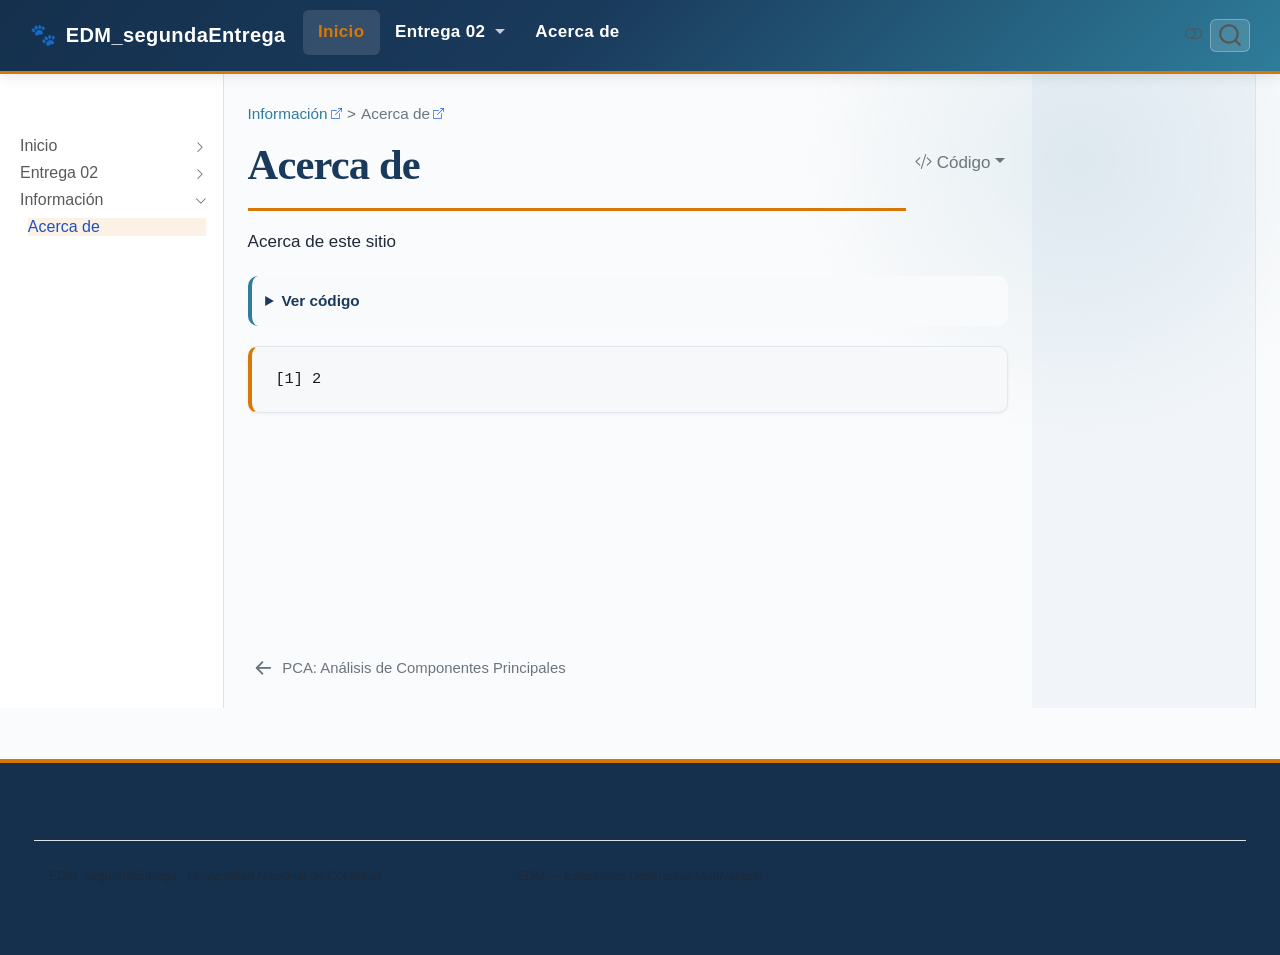
==== about.html @ e6b76406 "Built site for gh-pages" ====
<!DOCTYPE html>
<html xmlns="http://www.w3.org/1999/xhtml" lang="es" xml:lang="es"><head>

<meta charset="utf-8">
<meta name="generator" content="quarto-1.10.19">

<meta name="viewport" content="width=device-width, initial-scale=1.0, user-scalable=yes">


<title>Acerca de – EDM_segundaEntrega</title>
<style>
/* Default styles provided by pandoc.
** See https://pandoc.org/MANUAL.html#variables-for-html for config info.
*/
span.smallcaps{font-variant: small-caps;}
div.columns{display: flex; gap: 1.5em;}
div.column{flex: auto;}
@media screen {
div.columns{gap: min(4vw, 1.5em);}
div.column{overflow-x: auto;}
}
div.hanging-indent{margin-left: 1.5em; text-indent: -1.5em;}
ul.task-list{list-style: none;}
ul.task-list li input[type="checkbox"] {
  width: 0.8em;
  margin: 0 0.8em 0.2em -1em; /* quarto-specific, see https://github.com/quarto-dev/quarto-cli/issues/4556 */ 
  vertical-align: middle;
}
/* CSS for syntax highlighting */
html { -webkit-text-size-adjust: 100%; }
pre > code.sourceCode { white-space: pre; position: relative; }
pre > code.sourceCode > span { display: inline-block; line-height: 1.25; }
pre > code.sourceCode > span:empty { height: 1.2em; }
.sourceCode { overflow: visible; }
code.sourceCode > span { color: inherit; text-decoration: inherit; }
div.sourceCode { margin: 1em 0; }
pre.sourceCode { margin: 0; }
@media screen {
div.sourceCode { overflow: auto; }
}
@media print {
pre > code.sourceCode { white-space: pre-wrap; }
pre > code.sourceCode > span { text-indent: -5em; padding-left: 5em; }
}
pre.numberSource code
  { counter-reset: source-line 0; }
pre.numberSource code > span
  { position: relative; left: -4em; counter-increment: source-line; }
pre.numberSource code > span > a:first-child::before
  { content: counter(source-line);
    position: relative; left: -1em; text-align: right; vertical-align: baseline;
    border: none; display: inline-block;
    -webkit-touch-callout: none; -webkit-user-select: none;
    -khtml-user-select: none; -moz-user-select: none;
    -ms-user-select: none; user-select: none;
    padding: 0 4px; width: 4em;
  }
pre.numberSource { margin-left: 3em;  padding-left: 4px; }
div.sourceCode
  {   }
@media screen {
pre > code.sourceCode > span > a:first-child::before { text-decoration: underline; }
}
</style>


<script src="site_libs/quarto-nav/quarto-nav.js"></script>
<script src="site_libs/clipboard/clipboard.min.js"></script>
<script src="site_libs/quarto-search/autocomplete.umd.js"></script>
<script src="site_libs/quarto-search/fuse.min.js"></script>
<script src="site_libs/quarto-search/quarto-search.js"></script>
<meta name="quarto:offset" content="./">
<link href="./entregas/PCA.html" rel="prev">
<script src="site_libs/quarto-html/quarto.js" type="module"></script>
<script src="site_libs/quarto-html/tabsets/tabsets.js" type="module"></script>
<script src="site_libs/quarto-html/popper.min.js"></script>
<script src="site_libs/quarto-html/tippy.umd.min.js"></script>
<script src="site_libs/quarto-html/anchor.min.js"></script>
<link href="site_libs/quarto-html/tippy.css" rel="stylesheet">
<link href="site_libs/quarto-html/quarto-syntax-highlighting-5c1318cf63eba56dbef7ba16bc7d56f5.css" rel="stylesheet" class="quarto-color-scheme" id="quarto-text-highlighting-styles">
<link href="site_libs/quarto-html/quarto-syntax-highlighting-dark-6453f418aeef366c23116eb9cb0b6816.css" rel="stylesheet" class="quarto-color-scheme quarto-color-alternate" id="quarto-text-highlighting-styles">
<link href="site_libs/quarto-html/quarto-syntax-highlighting-5c1318cf63eba56dbef7ba16bc7d56f5.css" rel="stylesheet" class="quarto-color-scheme-extra" id="quarto-text-highlighting-styles">
<script src="site_libs/bootstrap/bootstrap.min.js"></script>
<link href="site_libs/bootstrap/bootstrap-icons.css" rel="stylesheet">
<link href="site_libs/bootstrap/bootstrap-74d19e79992467fccd1882236d97e988.min.css" rel="stylesheet" append-hash="true" class="quarto-color-scheme" id="quarto-bootstrap" data-mode="light">
<link href="site_libs/bootstrap/bootstrap-dark-070e54764458ee5734a9f7e2965ee2d2.min.css" rel="stylesheet" append-hash="true" class="quarto-color-scheme quarto-color-alternate" id="quarto-bootstrap" data-mode="dark">
<link href="site_libs/bootstrap/bootstrap-74d19e79992467fccd1882236d97e988.min.css" rel="stylesheet" append-hash="true" class="quarto-color-scheme-extra" id="quarto-bootstrap" data-mode="light">
<script id="quarto-search-options" type="application/json">{
  "location": "navbar",
  "copy-button": false,
  "collapse-after": 3,
  "panel-placement": "end",
  "type": "overlay",
  "limit": 30,
  "keyboard-shortcut": [
    "f",
    "/",
    "s"
  ],
  "show-item-context": true,
  "language": {
    "search-no-results-text": "No se han encontrado resultados",
    "search-matching-documents-text": "documentos encontrados",
    "search-copy-link-title": "Copiar el enlace en la búsqueda",
    "search-hide-matches-text": "Ocultar resultados adicionales",
    "search-more-match-text": "resultado adicional en este documento",
    "search-more-matches-text": "resultados adicionales en este documento",
    "search-clear-button-title": "Borrar",
    "search-text-placeholder": "",
    "search-detached-cancel-button-title": "Cancelar",
    "search-submit-button-title": "Enviar",
    "search-label": "Buscar"
  }
}</script>
<style>html{ scroll-behavior: smooth; }</style>
<meta name="author" content="Jared Mijail Ramírez Escalante, María Paula Silva Capera">
<meta name="keywords" content="PetFinder, adopción de mascotas, EDM, R, Quarto">


<link rel="stylesheet" href="styles.css">
</head>

<body class="nav-sidebar docked nav-fixed quarto-light"><script id="quarto-html-before-body" type="application/javascript">
    const toggleBodyColorMode = (bsSheetEl) => {
      const mode = bsSheetEl.getAttribute("data-mode");
      const bodyEl = window.document.querySelector("body");
      if (mode === "dark") {
        bodyEl.classList.add("quarto-dark");
        bodyEl.classList.remove("quarto-light");
      } else {
        bodyEl.classList.add("quarto-light");
        bodyEl.classList.remove("quarto-dark");
      }
    }
    const toggleBodyColorPrimary = () => {
      const bsSheetEl = window.document.querySelector("link#quarto-bootstrap:not([rel=disabled-stylesheet])");
      if (bsSheetEl) {
        toggleBodyColorMode(bsSheetEl);
      }
    }
    const setColorSchemeToggle = (alternate) => {
      const toggles = window.document.querySelectorAll('.quarto-color-scheme-toggle');
      for (let i=0; i < toggles.length; i++) {
        const toggle = toggles[i];
        if (toggle) {
          if (alternate) {
            toggle.classList.add("alternate");
          } else {
            toggle.classList.remove("alternate");
          }
        }
      }
    };
    const toggleColorMode = (alternate) => {
      // Switch the stylesheets
      const primaryStylesheets = window.document.querySelectorAll('link.quarto-color-scheme:not(.quarto-color-alternate)');
      const alternateStylesheets = window.document.querySelectorAll('link.quarto-color-scheme.quarto-color-alternate');
      manageTransitions('#quarto-margin-sidebar .nav-link', false);
      if (alternate) {
        // note: dark is layered on light, we don't disable primary!
        enableStylesheet(alternateStylesheets);
        for (const sheetNode of alternateStylesheets) {
          if (sheetNode.id === "quarto-bootstrap") {
            toggleBodyColorMode(sheetNode);
          }
        }
      } else {
        disableStylesheet(alternateStylesheets);
        enableStylesheet(primaryStylesheets)
        toggleBodyColorPrimary();
      }
      manageTransitions('#quarto-margin-sidebar .nav-link', true);
      // Switch the toggles
      setColorSchemeToggle(alternate)
      // Hack to workaround the fact that safari doesn't
      // properly recolor the scrollbar when toggling (#1455)
      if (navigator.userAgent.indexOf('Safari') > 0 && navigator.userAgent.indexOf('Chrome') == -1) {
        manageTransitions("body", false);
        window.scrollTo(0, 1);
        setTimeout(() => {
          window.scrollTo(0, 0);
          manageTransitions("body", true);
        }, 40);
      }
    }
    const disableStylesheet = (stylesheets) => {
      for (let i=0; i < stylesheets.length; i++) {
        const stylesheet = stylesheets[i];
        stylesheet.rel = 'disabled-stylesheet';
      }
    }
    const enableStylesheet = (stylesheets) => {
      for (let i=0; i < stylesheets.length; i++) {
        const stylesheet = stylesheets[i];
        if(stylesheet.rel !== 'stylesheet') { // for Chrome, which will still FOUC without this check
          stylesheet.rel = 'stylesheet';
        }
      }
    }
    const manageTransitions = (selector, allowTransitions) => {
      const els = window.document.querySelectorAll(selector);
      for (let i=0; i < els.length; i++) {
        const el = els[i];
        if (allowTransitions) {
          el.classList.remove('notransition');
        } else {
          el.classList.add('notransition');
        }
      }
    }
    const isFileUrl = () => {
      return window.location.protocol === 'file:';
    }
    const hasAlternateSentinel = () => {
      let styleSentinel = getColorSchemeSentinel();
      if (styleSentinel !== null) {
        return styleSentinel === "alternate";
      } else {
        return false;
      }
    }
    const setStyleSentinel = (alternate) => {
      const value = alternate ? "alternate" : "default";
      if (!isFileUrl()) {
        window.localStorage.setItem("quarto-color-scheme", value);
      } else {
        localAlternateSentinel = value;
      }
    }
    const getColorSchemeSentinel = () => {
      if (!isFileUrl()) {
        const storageValue = window.localStorage.getItem("quarto-color-scheme");
        return storageValue != null ? storageValue : localAlternateSentinel;
      } else {
        return localAlternateSentinel;
      }
    }
    const toggleGiscusIfUsed = (isAlternate, darkModeDefault) => {
      const baseTheme = document.querySelector('#giscus-base-theme')?.value ?? 'light';
      const alternateTheme = document.querySelector('#giscus-alt-theme')?.value ?? 'dark';
      let newTheme = '';
      if(authorPrefersDark) {
        newTheme = isAlternate ? baseTheme : alternateTheme;
      } else {
        newTheme = isAlternate ? alternateTheme : baseTheme;
      }
      const changeGiscusTheme = () => {
        // From: https://github.com/giscus/giscus/issues/336
        const sendMessage = (message) => {
          const iframe = document.querySelector('iframe.giscus-frame');
          if (!iframe) return;
          iframe.contentWindow.postMessage({ giscus: message }, 'https://giscus.app');
        }
        sendMessage({
          setConfig: {
            theme: newTheme
          }
        });
      }
      const isGiscussLoaded = window.document.querySelector('iframe.giscus-frame') !== null;
      if (isGiscussLoaded) {
        changeGiscusTheme();
      }
    };
    const authorPrefersDark = false;
    const darkModeDefault = authorPrefersDark;
      document.querySelector('link#quarto-text-highlighting-styles.quarto-color-scheme-extra').rel = 'disabled-stylesheet';
      document.querySelector('link#quarto-bootstrap.quarto-color-scheme-extra').rel = 'disabled-stylesheet';
    let localAlternateSentinel = darkModeDefault ? 'alternate' : 'default';
    // Dark / light mode switch
    window.quartoToggleColorScheme = () => {
      // Read the current dark / light value
      let toAlternate = !hasAlternateSentinel();
      toggleColorMode(toAlternate);
      setStyleSentinel(toAlternate);
      toggleGiscusIfUsed(toAlternate, darkModeDefault);
      window.dispatchEvent(new Event('resize'));
    };
    // Switch to dark mode if need be
    if (hasAlternateSentinel()) {
      toggleColorMode(true);
    } else {
      toggleColorMode(false);
    }
  </script>

<div id="quarto-search-results"></div>
  <header id="quarto-header" class="headroom fixed-top">
    <nav class="navbar navbar-expand-lg " data-bs-theme="dark">
      <div class="navbar-container container-fluid">
      <div class="navbar-brand-container mx-auto">
    <a class="navbar-brand" href="./index.html">
    <span class="navbar-title">EDM_segundaEntrega</span>
    </a>
  </div>
            <div id="quarto-search" class="" title="Buscar"></div>
          <button class="navbar-toggler" type="button" data-bs-toggle="collapse" data-bs-target="#navbarCollapse" aria-controls="navbarCollapse" role="menu" aria-expanded="false" aria-label="Navegación de palanca" onclick="if (window.quartoToggleHeadroom) { window.quartoToggleHeadroom(); }">
  <span class="navbar-toggler-icon"></span>
</button>
          <div class="collapse navbar-collapse" id="navbarCollapse">
            <ul class="navbar-nav navbar-nav-scroll me-auto">
  <li class="nav-item">
    <a class="nav-link active" href="./index.html" aria-current="page"> 
<span class="menu-text">Inicio</span></a>
  </li>  
  <li class="nav-item dropdown ">
    <a class="nav-link dropdown-toggle" href="#" id="nav-menu-entrega-02" role="link" data-bs-toggle="dropdown" aria-expanded="false">
 <span class="menu-text">Entrega 02</span>
    </a>
    <ul class="dropdown-menu" aria-labelledby="nav-menu-entrega-02">    
        <li>
    <a class="dropdown-item" href="./entregas/PCA.html">
 <span class="dropdown-text">Análisis de Componentes Principales</span></a>
  </li>  
        <li>
    <a class="dropdown-item" href="./entregas/analisis_correspondencias.html">
 <span class="dropdown-text">Análisis de Correspondencias Simple</span></a>
  </li>  
    </ul>
  </li>
  <li class="nav-item">
    <a class="nav-link" href="./about.html"> 
<span class="menu-text">Acerca de</span></a>
  </li>  
</ul>
          </div> <!-- /navcollapse -->
            <div class="quarto-navbar-tools">
  <a href="" class="quarto-color-scheme-toggle quarto-navigation-tool  px-1" onclick="window.quartoToggleColorScheme(); return false;" title="Alternar modo oscuro"><i class="bi"></i></a>
</div>
      </div> <!-- /container-fluid -->
    </nav>
  <nav class="quarto-secondary-nav">
    <div class="container-fluid d-flex">
      <button type="button" class="quarto-btn-toggle btn" data-bs-toggle="collapse" role="button" data-bs-target=".quarto-sidebar-collapse-item" aria-controls="quarto-sidebar" aria-expanded="false" aria-label="Alternar barra lateral" onclick="if (window.quartoToggleHeadroom) { window.quartoToggleHeadroom(); }">
        <i class="bi bi-layout-text-sidebar-reverse"></i>
      </button>
        <nav class="quarto-page-breadcrumbs" aria-label="breadcrumb"><ol class="breadcrumb"><li class="breadcrumb-item"><a href="./about.html">Información</a></li><li class="breadcrumb-item"><a href="./about.html">Acerca de</a></li></ol></nav>
        <a class="flex-grow-1" role="navigation" data-bs-toggle="collapse" data-bs-target=".quarto-sidebar-collapse-item" aria-controls="quarto-sidebar" aria-expanded="false" aria-label="Alternar barra lateral" onclick="if (window.quartoToggleHeadroom) { window.quartoToggleHeadroom(); }">      
        </a>
      <button type="button" class="btn quarto-search-button" aria-label="Buscar" onclick="window.quartoOpenSearch();">
        <i class="bi bi-search"></i>
      </button>
    </div>
  </nav>
</header>
<!-- content -->
<div id="quarto-content" class="quarto-container page-columns page-rows-contents page-layout-article page-navbar">
<!-- sidebar -->
  <nav id="quarto-sidebar" class="sidebar collapse collapse-horizontal quarto-sidebar-collapse-item sidebar-navigation docked overflow-auto">
        <div class="mt-2 flex-shrink-0 align-items-center">
        <div class="sidebar-search">
        <div id="quarto-search" class="" title="Buscar"></div>
        </div>
        </div>
    <div class="sidebar-menu-container"> 
    <ul class="list-unstyled mt-1">
        <li class="sidebar-item sidebar-item-section">
      <div class="sidebar-item-container"> 
            <a class="sidebar-item-text sidebar-link text-start collapsed" data-bs-toggle="collapse" data-bs-target="#quarto-sidebar-section-1" role="navigation" aria-expanded="false">
 <span class="menu-text">Inicio</span></a>
          <a class="sidebar-item-toggle text-start collapsed" data-bs-toggle="collapse" data-bs-target="#quarto-sidebar-section-1" role="navigation" aria-expanded="false" aria-label="Alternar sección">
            <i class="bi bi-chevron-right ms-2"></i>
          </a> 
      </div>
      <ul id="quarto-sidebar-section-1" class="collapse list-unstyled sidebar-section depth1 ">  
          <li class="sidebar-item">
  <div class="sidebar-item-container"> 
  <a href="./index.html" class="sidebar-item-text sidebar-link">
 <span class="menu-text">EDM_segundaEntrega</span></a>
  </div>
</li>
      </ul>
  </li>
        <li class="sidebar-item sidebar-item-section">
      <div class="sidebar-item-container"> 
            <a class="sidebar-item-text sidebar-link text-start collapsed" data-bs-toggle="collapse" data-bs-target="#quarto-sidebar-section-2" role="navigation" aria-expanded="false">
 <span class="menu-text">Entrega 02</span></a>
          <a class="sidebar-item-toggle text-start collapsed" data-bs-toggle="collapse" data-bs-target="#quarto-sidebar-section-2" role="navigation" aria-expanded="false" aria-label="Alternar sección">
            <i class="bi bi-chevron-right ms-2"></i>
          </a> 
      </div>
      <ul id="quarto-sidebar-section-2" class="collapse list-unstyled sidebar-section depth1 ">  
          <li class="sidebar-item">
  <div class="sidebar-item-container"> 
  <a href="./entregas/analisis_correspondencias.html" class="sidebar-item-text sidebar-link">
 <span class="menu-text">EACS: Análisis de correspondencias simple</span></a>
  </div>
</li>
          <li class="sidebar-item">
  <div class="sidebar-item-container"> 
  <a href="./entregas/PCA.html" class="sidebar-item-text sidebar-link">
 <span class="menu-text">PCA: Análisis de Componentes Principales</span></a>
  </div>
</li>
      </ul>
  </li>
        <li class="sidebar-item sidebar-item-section">
      <div class="sidebar-item-container"> 
            <a class="sidebar-item-text sidebar-link text-start" data-bs-toggle="collapse" data-bs-target="#quarto-sidebar-section-3" role="navigation" aria-expanded="true">
 <span class="menu-text">Información</span></a>
          <a class="sidebar-item-toggle text-start" data-bs-toggle="collapse" data-bs-target="#quarto-sidebar-section-3" role="navigation" aria-expanded="true" aria-label="Alternar sección">
            <i class="bi bi-chevron-right ms-2"></i>
          </a> 
      </div>
      <ul id="quarto-sidebar-section-3" class="collapse list-unstyled sidebar-section depth1 show">  
          <li class="sidebar-item">
  <div class="sidebar-item-container"> 
  <a href="./about.html" class="sidebar-item-text sidebar-link active">
 <span class="menu-text">Acerca de</span></a>
  </div>
</li>
      </ul>
  </li>
    </ul>
    </div>
</nav>
<div id="quarto-sidebar-glass" class="quarto-sidebar-collapse-item" data-bs-toggle="collapse" data-bs-target=".quarto-sidebar-collapse-item"></div>
<!-- margin-sidebar -->
    <div id="quarto-margin-sidebar" class="sidebar margin-sidebar zindex-bottom">
        
    </div>
<!-- main -->
<main class="content" id="quarto-document-content">


<header id="title-block-header" class="quarto-title-block default"><nav class="quarto-page-breadcrumbs quarto-title-breadcrumbs d-none d-lg-block" aria-label="breadcrumb"><ol class="breadcrumb"><li class="breadcrumb-item"><a href="./about.html">Información</a></li><li class="breadcrumb-item"><a href="./about.html">Acerca de</a></li></ol></nav>
<div class="quarto-title">
<div class="quarto-title-block"><div><h1 class="title">Acerca de</h1><button type="button" class="btn code-tools-button dropdown-toggle" id="quarto-code-tools-menu" data-bs-toggle="dropdown" aria-expanded="false"><i class="bi"></i> Código</button><ul class="dropdown-menu dropdown-menu-end" aria-labelelledby="quarto-code-tools-menu"><li><a id="quarto-show-all-code" class="dropdown-item" href="javascript:void(0)" role="button">Mostrar todo el código</a></li><li><a id="quarto-hide-all-code" class="dropdown-item" href="javascript:void(0)" role="button">Ocultar todo el código</a></li><li><hr class="dropdown-divider"></li><li><a id="quarto-view-source" class="dropdown-item" href="javascript:void(0)" role="button">Ver el código fuente</a></li></ul></div></div>
</div>



<div class="quarto-title-meta">

    
  
    
  </div>
  


</header>


<p>Acerca de este sitio</p>
<div class="cell">
<details class="code-fold">
<summary>Ver código</summary>
<div class="code-copy-outer-scaffold"><div class="sourceCode cell-code" id="cb1"><pre class="sourceCode r code-with-copy"><code class="sourceCode r"><span id="cb1-1"><a href="#cb1-1" aria-hidden="true" tabindex="-1"></a><span class="dv">1</span> <span class="sc">+</span> <span class="dv">1</span></span></code></pre></div><button title="Copiar al portapapeles" class="code-copy-button"><i class="bi"></i></button></div>
</details>
<div class="cell-output cell-output-stdout">
<pre><code>[1] 2</code></pre>
</div>
</div>


<!-- -->


<a onclick="window.scrollTo(0, 0); return false;" role="button" id="quarto-back-to-top"><i class="bi bi-arrow-up"></i> Volver arriba</a></main> <!-- /main -->
<script id="quarto-html-after-body" type="application/javascript">
  window.document.addEventListener("DOMContentLoaded", function (event) {
    // Ensure there is a toggle, if there isn't float one in the top right
    if (window.document.querySelector('.quarto-color-scheme-toggle') === null) {
      const a = window.document.createElement('a');
      a.classList.add('top-right');
      a.classList.add('quarto-color-scheme-toggle');
      a.href = "";
      a.onclick = function() { try { window.quartoToggleColorScheme(); } catch {} return false; };
      const i = window.document.createElement("i");
      i.classList.add('bi');
      a.appendChild(i);
      window.document.body.appendChild(a);
    }
    setColorSchemeToggle(hasAlternateSentinel())
    const icon = "";
    const anchorJS = new window.AnchorJS();
    anchorJS.options = {
      placement: 'right',
      icon: icon
    };
    anchorJS.add('.anchored');
    const isCodeAnnotation = (el) => {
      for (const clz of el.classList) {
        if (clz.startsWith('code-annotation-')) {                     
          return true;
        }
      }
      return false;
    }
    const onCopySuccess = function(e) {
      // button target
      const button = e.trigger;
      // don't keep focus
      button.blur();
      // flash "checked"
      button.classList.add('code-copy-button-checked');
      var currentTitle = button.getAttribute("title");
      button.setAttribute("title", "Copiado");
      let tooltip;
      if (window.bootstrap) {
        button.setAttribute("data-bs-toggle", "tooltip");
        button.setAttribute("data-bs-placement", "left");
        button.setAttribute("data-bs-title", "Copiado");
        tooltip = new bootstrap.Tooltip(button, 
          { trigger: "manual", 
            customClass: "code-copy-button-tooltip",
            offset: [0, -8]});
        tooltip.show();    
      }
      setTimeout(function() {
        if (tooltip) {
          tooltip.hide();
          button.removeAttribute("data-bs-title");
          button.removeAttribute("data-bs-toggle");
          button.removeAttribute("data-bs-placement");
        }
        button.setAttribute("title", currentTitle);
        button.classList.remove('code-copy-button-checked');
      }, 1000);
      // clear code selection
      e.clearSelection();
    }
    const getTextToCopy = function(trigger) {
      const outerScaffold = trigger.parentElement.cloneNode(true);
      const codeEl = outerScaffold.querySelector('code');
      for (const childEl of codeEl.children) {
        if (isCodeAnnotation(childEl)) {
          childEl.remove();
        }
      }
      return codeEl.innerText;
    }
    const clipboard = new window.ClipboardJS('.code-copy-button:not([data-in-quarto-modal])', {
      text: getTextToCopy
    });
    clipboard.on('success', onCopySuccess);
    if (window.document.getElementById('quarto-embedded-source-code-modal')) {
      const clipboardModal = new window.ClipboardJS('.code-copy-button[data-in-quarto-modal]', {
        text: getTextToCopy,
        container: window.document.getElementById('quarto-embedded-source-code-modal')
      });
      clipboardModal.on('success', onCopySuccess);
    }
    const viewSource = window.document.getElementById('quarto-view-source') ||
                       window.document.getElementById('quarto-code-tools-source');
    if (viewSource) {
      const sourceUrl = viewSource.getAttribute("data-quarto-source-url");
      viewSource.addEventListener("click", function(e) {
        if (sourceUrl) {
          // rstudio viewer pane
          if (/\bcapabilities=\b/.test(window.location)) {
            window.open(sourceUrl);
          } else {
            window.location.href = sourceUrl;
          }
        } else {
          const modal = new bootstrap.Modal(document.getElementById('quarto-embedded-source-code-modal'));
          modal.show();
        }
        return false;
      });
    }
    function toggleCodeHandler(show) {
      return function(e) {
        const cellDetails = window.document.querySelectorAll(".cell details.code-fold");
        for (let i=0; i<cellDetails.length; i++) {
          const details = cellDetails[i];
          if (show) {
            details.open = true;
          } else {
            details.removeAttribute("open");
          }
        }
        const cellCodeDivs = window.document.querySelectorAll(".cell div.sourceCode.cell-code");
        const fromCls = show ? "hidden" : "unhidden";
        const toCls = show ? "unhidden" : "hidden";
        for (let i=0; i<cellCodeDivs.length; i++) {
          const codeDiv = cellCodeDivs[i];
          if (codeDiv.classList.contains(fromCls)) {
            codeDiv.classList.remove(fromCls);
            codeDiv.classList.add(toCls);
          } 
        }
        return false;
      }
    }
    const hideAllCode = window.document.getElementById("quarto-hide-all-code");
    if (hideAllCode) {
      hideAllCode.addEventListener("click", toggleCodeHandler(false));
    }
    const showAllCode = window.document.getElementById("quarto-show-all-code");
    if (showAllCode) {
      showAllCode.addEventListener("click", toggleCodeHandler(true));
    }
      var localhostRegex = new RegExp(/^(?:http|https):\/\/localhost\:?[0-9]*\//);
      var mailtoRegex = new RegExp(/^mailto:/);
        var filterRegex = new RegExp("https:\/\/marsilvaa\.github\.io\/EDM_PetFInders_2\/");
      var isInternal = (href) => {
          return filterRegex.test(href) || localhostRegex.test(href) || mailtoRegex.test(href);
      }
      // Inspect non-navigation links and adorn them if external
     var links = window.document.querySelectorAll('a[href]:not(.nav-link):not(.navbar-brand):not(.toc-action):not(.sidebar-link):not(.sidebar-item-toggle):not(.pagination-link):not(.no-external):not([aria-hidden]):not(.dropdown-item):not(.quarto-navigation-tool):not(.about-link)');
      for (var i=0; i<links.length; i++) {
        const link = links[i];
        if (!isInternal(link.href)) {
          // undo the damage that might have been done by quarto-nav.js in the case of
          // links that we want to consider external
          if (link.dataset.originalHref !== undefined) {
            link.href = link.dataset.originalHref;
          }
            // target, if specified
            link.setAttribute("target", "_blank");
            if (link.getAttribute("rel") === null) {
              link.setAttribute("rel", "noopener");
            }
            // default icon
            link.classList.add("external");
        }
      }
    function tippyHover(el, contentFn, onTriggerFn, onUntriggerFn) {
      const config = {
        allowHTML: true,
        maxWidth: 500,
        delay: 100,
        arrow: false,
        appendTo: function(el) {
            return el.parentElement;
        },
        interactive: true,
        interactiveBorder: 10,
        theme: 'quarto',
        placement: 'bottom-start',
      };
      if (contentFn) {
        config.content = contentFn;
      }
      if (onTriggerFn) {
        config.onTrigger = onTriggerFn;
      }
      if (onUntriggerFn) {
        config.onUntrigger = onUntriggerFn;
      }
      window.tippy(el, config); 
    }
    const noterefs = window.document.querySelectorAll('a[role="doc-noteref"]');
    for (var i=0; i<noterefs.length; i++) {
      const ref = noterefs[i];
      tippyHover(ref, function() {
        // use id or data attribute instead here
        let href = ref.getAttribute('data-footnote-href') || ref.getAttribute('href');
        try { href = new URL(href).hash; } catch {}
        const id = href.replace(/^#\/?/, "");
        const note = window.document.getElementById(id);
        if (note) {
          return note.innerHTML;
        } else {
          return "";
        }
      });
    }
    const xrefs = window.document.querySelectorAll('a.quarto-xref');
    const processXRef = (id, note) => {
      // Strip column container classes
      const stripColumnClz = (el) => {
        el.classList.remove("page-full", "page-columns");
        if (el.children) {
          for (const child of el.children) {
            stripColumnClz(child);
          }
        }
      }
      stripColumnClz(note)
      if (id === null || id.startsWith('sec-')) {
        // Special case sections, only their first couple elements
        const container = document.createElement("div");
        if (note.children && note.children.length > 2) {
          container.appendChild(note.children[0].cloneNode(true));
          for (let i = 1; i < note.children.length; i++) {
            const child = note.children[i];
            if (child.tagName === "P" && child.innerText === "") {
              continue;
            } else {
              container.appendChild(child.cloneNode(true));
              break;
            }
          }
          if (window.Quarto?.typesetMath) {
            window.Quarto.typesetMath(container);
          }
          return container.innerHTML
        } else {
          if (window.Quarto?.typesetMath) {
            window.Quarto.typesetMath(note);
          }
          return note.innerHTML;
        }
      } else {
        // Remove any anchor links if they are present
        const anchorLink = note.querySelector('a.anchorjs-link');
        if (anchorLink) {
          anchorLink.remove();
        }
        if (window.Quarto?.typesetMath) {
          window.Quarto.typesetMath(note);
        }
        if (note.classList.contains("callout")) {
          return note.outerHTML;
        } else {
          return note.innerHTML;
        }
      }
    }
    for (var i=0; i<xrefs.length; i++) {
      const xref = xrefs[i];
      tippyHover(xref, undefined, function(instance) {
        instance.disable();
        let url = xref.getAttribute('href');
        let hash = undefined; 
        if (url.startsWith('#')) {
          hash = url;
        } else {
          try { hash = new URL(url).hash; } catch {}
        }
        if (hash) {
          const id = hash.replace(/^#\/?/, "");
          const note = window.document.getElementById(id);
          if (note !== null) {
            try {
              const html = processXRef(id, note.cloneNode(true));
              instance.setContent(html);
            } finally {
              instance.enable();
              instance.show();
            }
          } else {
            // See if we can fetch this
            fetch(url.split('#')[0])
            .then(res => res.text())
            .then(html => {
              const parser = new DOMParser();
              const htmlDoc = parser.parseFromString(html, "text/html");
              const note = htmlDoc.getElementById(id);
              if (note !== null) {
                const html = processXRef(id, note);
                instance.setContent(html);
              } 
            }).finally(() => {
              instance.enable();
              instance.show();
            });
          }
        } else {
          // See if we can fetch a full url (with no hash to target)
          // This is a special case and we should probably do some content thinning / targeting
          fetch(url)
          .then(res => res.text())
          .then(html => {
            const parser = new DOMParser();
            const htmlDoc = parser.parseFromString(html, "text/html");
            const note = htmlDoc.querySelector('main.content');
            if (note !== null) {
              // This should only happen for chapter cross references
              // (since there is no id in the URL)
              // remove the first header
              if (note.children.length > 0 && note.children[0].tagName === "HEADER") {
                note.children[0].remove();
              }
              const html = processXRef(null, note);
              instance.setContent(html);
            } 
          }).finally(() => {
            instance.enable();
            instance.show();
          });
        }
      }, function(instance) {
      });
    }
        let selectedAnnoteEl;
        const selectorForAnnotation = ( cell, annotation) => {
          let cellAttr = 'data-code-cell="' + cell + '"';
          let lineAttr = 'data-code-annotation="' +  annotation + '"';
          const selector = 'span[' + cellAttr + '][' + lineAttr + ']';
          return selector;
        }
        const selectCodeLines = (annoteEl) => {
          const doc = window.document;
          const targetCell = annoteEl.getAttribute("data-target-cell");
          const targetAnnotation = annoteEl.getAttribute("data-target-annotation");
          const annoteSpan = window.document.querySelector(selectorForAnnotation(targetCell, targetAnnotation));
          const lines = annoteSpan.getAttribute("data-code-lines").split(",");
          const lineIds = lines.map((line) => {
            return targetCell + "-" + line;
          })
          let top = null;
          let height = null;
          let parent = null;
          if (lineIds.length > 0) {
              //compute the position of the single el (top and bottom and make a div)
              const el = window.document.getElementById(lineIds[0]);
              top = el.offsetTop;
              height = el.offsetHeight;
              parent = el.parentElement.parentElement;
            if (lineIds.length > 1) {
              const lastEl = window.document.getElementById(lineIds[lineIds.length - 1]);
              const bottom = lastEl.offsetTop + lastEl.offsetHeight;
              height = bottom - top;
            }
            if (top !== null && height !== null && parent !== null) {
              // cook up a div (if necessary) and position it 
              let div = window.document.getElementById("code-annotation-line-highlight");
              if (div === null) {
                div = window.document.createElement("div");
                div.setAttribute("id", "code-annotation-line-highlight");
                div.style.position = 'absolute';
                parent.appendChild(div);
              }
              div.style.top = top - 2 + "px";
              div.style.height = height + 4 + "px";
              div.style.left = 0;
              let gutterDiv = window.document.getElementById("code-annotation-line-highlight-gutter");
              if (gutterDiv === null) {
                gutterDiv = window.document.createElement("div");
                gutterDiv.setAttribute("id", "code-annotation-line-highlight-gutter");
                gutterDiv.style.position = 'absolute';
                const codeCell = window.document.getElementById(targetCell);
                const gutter = codeCell.querySelector('.code-annotation-gutter');
                gutter.appendChild(gutterDiv);
              }
              gutterDiv.style.top = top - 2 + "px";
              gutterDiv.style.height = height + 4 + "px";
            }
            selectedAnnoteEl = annoteEl;
          }
        };
        const unselectCodeLines = () => {
          const elementsIds = ["code-annotation-line-highlight", "code-annotation-line-highlight-gutter"];
          elementsIds.forEach((elId) => {
            const div = window.document.getElementById(elId);
            if (div) {
              div.remove();
            }
          });
          selectedAnnoteEl = undefined;
        };
          // Handle positioning of the toggle
      window.addEventListener(
        "resize",
        throttle(() => {
          elRect = undefined;
          if (selectedAnnoteEl) {
            selectCodeLines(selectedAnnoteEl);
          }
        }, 10)
      );
      function throttle(fn, ms) {
      let throttle = false;
      let timer;
        return (...args) => {
          if(!throttle) { // first call gets through
              fn.apply(this, args);
              throttle = true;
          } else { // all the others get throttled
              if(timer) clearTimeout(timer); // cancel #2
              timer = setTimeout(() => {
                fn.apply(this, args);
                timer = throttle = false;
              }, ms);
          }
        };
      }
        // Attach click handler to the DT
        const annoteDls = window.document.querySelectorAll('dt[data-target-cell]');
        for (const annoteDlNode of annoteDls) {
          annoteDlNode.addEventListener('click', (event) => {
            const clickedEl = event.target;
            if (clickedEl !== selectedAnnoteEl) {
              unselectCodeLines();
              const activeEl = window.document.querySelector('dt[data-target-cell].code-annotation-active');
              if (activeEl) {
                activeEl.classList.remove('code-annotation-active');
              }
              selectCodeLines(clickedEl);
              clickedEl.classList.add('code-annotation-active');
            } else {
              // Unselect the line
              unselectCodeLines();
              clickedEl.classList.remove('code-annotation-active');
            }
          });
        }
    const findCites = (el) => {
      const parentEl = el.parentElement;
      if (parentEl) {
        const cites = parentEl.dataset.cites;
        if (cites) {
          return {
            el,
            cites: cites.split(' ')
          };
        } else {
          return findCites(el.parentElement)
        }
      } else {
        return undefined;
      }
    };
    var bibliorefs = window.document.querySelectorAll('a[role="doc-biblioref"]');
    for (var i=0; i<bibliorefs.length; i++) {
      const ref = bibliorefs[i];
      const citeInfo = findCites(ref);
      if (citeInfo) {
        tippyHover(citeInfo.el, function() {
          var popup = window.document.createElement('div');
          citeInfo.cites.forEach(function(cite) {
            var citeDiv = window.document.createElement('div');
            citeDiv.classList.add('hanging-indent');
            citeDiv.classList.add('csl-entry');
            var biblioDiv = window.document.getElementById('ref-' + cite);
            if (biblioDiv) {
              citeDiv.innerHTML = biblioDiv.innerHTML;
            }
            popup.appendChild(citeDiv);
          });
          return popup.innerHTML;
        });
      }
    }
  });
  </script>
<nav class="page-navigation">
  <div class="nav-page nav-page-previous">
      <a href="./entregas/PCA.html" class="pagination-link" aria-label="PCA: Análisis de Componentes Principales">
        <i class="bi bi-arrow-left-short"></i> <span class="nav-page-text">PCA: Análisis de Componentes Principales</span>
      </a>          
  </div>
  <div class="nav-page nav-page-next">
  </div>
</nav><div class="modal fade" id="quarto-embedded-source-code-modal" tabindex="-1" aria-labelledby="quarto-embedded-source-code-modal-label" aria-hidden="true"><div class="modal-dialog modal-dialog-scrollable"><div class="modal-content"><div class="modal-header"><h5 class="modal-title" id="quarto-embedded-source-code-modal-label">Ejecutar el código</h5><button class="btn-close" data-bs-dismiss="modal"></button></div><div class="modal-body"><div class="">
<div class="code-copy-outer-scaffold"><div class="sourceCode" id="cb3" data-shortcodes="false"><pre class="sourceCode markdown code-with-copy"><code class="sourceCode markdown"><span id="cb3-1"><a href="#cb3-1" aria-hidden="true" tabindex="-1"></a><span class="co">---</span></span>
<span id="cb3-2"><a href="#cb3-2" aria-hidden="true" tabindex="-1"></a><span class="an">title:</span><span class="co"> "Acerca de"</span></span>
<span id="cb3-3"><a href="#cb3-3" aria-hidden="true" tabindex="-1"></a><span class="co">---</span></span>
<span id="cb3-4"><a href="#cb3-4" aria-hidden="true" tabindex="-1"></a></span>
<span id="cb3-5"><a href="#cb3-5" aria-hidden="true" tabindex="-1"></a>Acerca de este sitio</span>
<span id="cb3-6"><a href="#cb3-6" aria-hidden="true" tabindex="-1"></a></span>
<span id="cb3-9"><a href="#cb3-9" aria-hidden="true" tabindex="-1"></a><span class="in">```{r}</span></span>
<span id="cb3-10"><a href="#cb3-10" aria-hidden="true" tabindex="-1"></a><span class="dv">1</span> <span class="sc">+</span> <span class="dv">1</span></span>
<span id="cb3-11"><a href="#cb3-11" aria-hidden="true" tabindex="-1"></a><span class="in">```</span></span>
</code></pre></div><button title="Copiar al portapapeles" class="code-copy-button" data-in-quarto-modal=""><i class="bi"></i></button></div>
</div></div></div></div></div>
</div> <!-- /content -->
<footer class="footer">
  <div class="nav-footer">
    <div class="nav-footer-left">
<p>EDM_segundaEntrega · Universidad Nacional de Colombia</p>
</div>   
    <div class="nav-footer-center">
<p>EDM — Estadística Descriptiva Multivariada</p>
</div>
    <div class="nav-footer-right">
      &nbsp;
    </div>
  </div>
</footer>




<script src="site_libs/quarto-html/zenscroll-min.js"></script>
</body></html>
---- site_libs/quarto-html/tippy.css ----
.tippy-box[data-animation=fade][data-state=hidden]{opacity:0}[data-tippy-root]{max-width:calc(100vw - 10px)}.tippy-box{position:relative;background-color:#333;color:#fff;border-radius:4px;font-size:14px;line-height:1.4;white-space:normal;outline:0;transition-property:transform,visibility,opacity}.tippy-box[data-placement^=top]>.tippy-arrow{bottom:0}.tippy-box[data-placement^=top]>.tippy-arrow:before{bottom:-7px;left:0;border-width:8px 8px 0;border-top-color:initial;transform-origin:center top}.tippy-box[data-placement^=bottom]>.tippy-arrow{top:0}.tippy-box[data-placement^=bottom]>.tippy-arrow:before{top:-7px;left:0;border-width:0 8px 8px;border-bottom-color:initial;transform-origin:center bottom}.tippy-box[data-placement^=left]>.tippy-arrow{right:0}.tippy-box[data-placement^=left]>.tippy-arrow:before{border-width:8px 0 8px 8px;border-left-color:initial;right:-7px;transform-origin:center left}.tippy-box[data-placement^=right]>.tippy-arrow{left:0}.tippy-box[data-placement^=right]>.tippy-arrow:before{left:-7px;border-width:8px 8px 8px 0;border-right-color:initial;transform-origin:center right}.tippy-box[data-inertia][data-state=visible]{transition-timing-function:cubic-bezier(.54,1.5,.38,1.11)}.tippy-arrow{width:16px;height:16px;color:#333}.tippy-arrow:before{content:"";position:absolute;border-color:transparent;border-style:solid}.tippy-content{position:relative;padding:5px 9px;z-index:1}
---- site_libs/quarto-html/quarto-syntax-highlighting-5c1318cf63eba56dbef7ba16bc7d56f5.css ----
/* quarto syntax highlight colors */
:root {
  --quarto-hl-al-color: #ff5555;
  --quarto-hl-an-color: #6a737d;
  --quarto-hl-at-color: #d73a49;
  --quarto-hl-bn-color: #005cc5;
  --quarto-hl-bu-color: #d73a49;
  --quarto-hl-ch-color: #032f62;
  --quarto-hl-co-color: #6a737d;
  --quarto-hl-cv-color: #6a737d;
  --quarto-hl-cn-color: #005cc5;
  --quarto-hl-cf-color: #d73a49;
  --quarto-hl-dt-color: #d73a49;
  --quarto-hl-dv-color: #005cc5;
  --quarto-hl-do-color: #6a737d;
  --quarto-hl-er-color: #ff5555;
  --quarto-hl-ex-color: #d73a49;
  --quarto-hl-fl-color: #005cc5;
  --quarto-hl-fu-color: #6f42c1;
  --quarto-hl-im-color: #032f62;
  --quarto-hl-in-color: #6a737d;
  --quarto-hl-kw-color: #d73a49;
  --quarto-hl-op-color: #24292e;
  --quarto-hl-pp-color: #d73a49;
  --quarto-hl-re-color: #6a737d;
  --quarto-hl-sc-color: #005cc5;
  --quarto-hl-ss-color: #032f62;
  --quarto-hl-st-color: #032f62;
  --quarto-hl-va-color: #e36209;
  --quarto-hl-vs-color: #032f62;
  --quarto-hl-wa-color: #ff5555;
}

/* other quarto variables */
:root {
  --quarto-font-monospace: SFMono-Regular, Menlo, Monaco, Consolas, "Liberation Mono", "Courier New", monospace;
}

/* syntax highlight based on Pandoc's rules */
pre > code.sourceCode > span {
  color: #24292e;
}

code.sourceCode > span {
  color: #24292e;
}

div.sourceCode,
div.sourceCode pre.sourceCode {
  color: #24292e;
}

/* Normal */
code span {
  color: #24292e;
}

/* Alert */
code span.al {
  font-weight: bold;
  color: #ff5555;
}

/* Annotation */
code span.an {
  color: #6a737d;
}

/* Attribute */
code span.at {
  color: #d73a49;
}

/* BaseN */
code span.bn {
  color: #005cc5;
}

/* BuiltIn */
code span.bu {
  color: #d73a49;
}

/* ControlFlow */
code span.cf {
  color: #d73a49;
}

/* Char */
code span.ch {
  color: #032f62;
}

/* Constant */
code span.cn {
  color: #005cc5;
}

/* Comment */
code span.co {
  color: #6a737d;
}

/* CommentVar */
code span.cv {
  color: #6a737d;
}

/* Documentation */
code span.do {
  color: #6a737d;
}

/* DataType */
code span.dt {
  color: #d73a49;
}

/* DecVal */
code span.dv {
  color: #005cc5;
}

/* Error */
code span.er {
  color: #ff5555;
  text-decoration: underline;
}

/* Extension */
code span.ex {
  font-weight: bold;
  color: #d73a49;
}

/* Float */
code span.fl {
  color: #005cc5;
}

/* Function */
code span.fu {
  color: #6f42c1;
}

/* Import */
code span.im {
  color: #032f62;
}

/* Information */
code span.in {
  color: #6a737d;
}

/* Keyword */
code span.kw {
  color: #d73a49;
}

/* Operator */
code span.op {
  color: #24292e;
}

/* Preprocessor */
code span.pp {
  color: #d73a49;
}

/* RegionMarker */
code span.re {
  color: #6a737d;
}

/* SpecialChar */
code span.sc {
  color: #005cc5;
}

/* SpecialString */
code span.ss {
  color: #032f62;
}

/* String */
code span.st {
  color: #032f62;
}

/* Variable */
code span.va {
  color: #e36209;
}

/* VerbatimString */
code span.vs {
  color: #032f62;
}

/* Warning */
code span.wa {
  color: #ff5555;
}

.prevent-inlining {
  content: "</";
}

/*# sourceMappingURL=b30846a1f697829215f07ced7fb9b578.css.map */
---- site_libs/quarto-html/quarto-syntax-highlighting-dark-6453f418aeef366c23116eb9cb0b6816.css ----
/* quarto syntax highlight colors */
:root {
  --quarto-hl-al-color: #ff5555;
  --quarto-hl-an-color: #6a737d;
  --quarto-hl-at-color: #f97583;
  --quarto-hl-bn-color: #79b8ff;
  --quarto-hl-bu-color: #f97583;
  --quarto-hl-ch-color: #9ecbff;
  --quarto-hl-co-color: #6a737d;
  --quarto-hl-cv-color: #6a737d;
  --quarto-hl-cn-color: #79b8ff;
  --quarto-hl-cf-color: #f97583;
  --quarto-hl-dt-color: #f97583;
  --quarto-hl-dv-color: #79b8ff;
  --quarto-hl-do-color: #6a737d;
  --quarto-hl-er-color: #ff5555;
  --quarto-hl-ex-color: #f97583;
  --quarto-hl-fl-color: #79b8ff;
  --quarto-hl-fu-color: #b392f0;
  --quarto-hl-im-color: #9ecbff;
  --quarto-hl-in-color: #6a737d;
  --quarto-hl-kw-color: #f97583;
  --quarto-hl-op-color: #e1e4e8;
  --quarto-hl-pp-color: #f97583;
  --quarto-hl-re-color: #6a737d;
  --quarto-hl-sc-color: #79b8ff;
  --quarto-hl-ss-color: #9ecbff;
  --quarto-hl-st-color: #9ecbff;
  --quarto-hl-va-color: #ffab70;
  --quarto-hl-vs-color: #9ecbff;
  --quarto-hl-wa-color: #ff5555;
}

/* other quarto variables */
:root {
  --quarto-font-monospace: SFMono-Regular, Menlo, Monaco, Consolas, "Liberation Mono", "Courier New", monospace;
}

/* syntax highlight based on Pandoc's rules */
pre > code.sourceCode > span {
  color: #e1e4e8;
}

code.sourceCode > span {
  color: #e1e4e8;
}

div.sourceCode,
div.sourceCode pre.sourceCode {
  color: #e1e4e8;
}

/* Normal */
code span {
  color: #e1e4e8;
}

/* Alert */
code span.al {
  font-weight: bold;
  color: #ff5555;
}

/* Annotation */
code span.an {
  color: #6a737d;
}

/* Attribute */
code span.at {
  color: #f97583;
}

/* BaseN */
code span.bn {
  color: #79b8ff;
}

/* BuiltIn */
code span.bu {
  color: #f97583;
}

/* ControlFlow */
code span.cf {
  color: #f97583;
}

/* Char */
code span.ch {
  color: #9ecbff;
}

/* Constant */
code span.cn {
  color: #79b8ff;
}

/* Comment */
code span.co {
  color: #6a737d;
}

/* CommentVar */
code span.cv {
  color: #6a737d;
}

/* Documentation */
code span.do {
  color: #6a737d;
}

/* DataType */
code span.dt {
  color: #f97583;
}

/* DecVal */
code span.dv {
  color: #79b8ff;
}

/* Error */
code span.er {
  color: #ff5555;
  text-decoration: underline;
}

/* Extension */
code span.ex {
  font-weight: bold;
  color: #f97583;
}

/* Float */
code span.fl {
  color: #79b8ff;
}

/* Function */
code span.fu {
  color: #b392f0;
}

/* Import */
code span.im {
  color: #9ecbff;
}

/* Information */
code span.in {
  color: #6a737d;
}

/* Keyword */
code span.kw {
  color: #f97583;
}

/* Operator */
code span.op {
  color: #e1e4e8;
}

/* Preprocessor */
code span.pp {
  color: #f97583;
}

/* RegionMarker */
code span.re {
  color: #6a737d;
}

/* SpecialChar */
code span.sc {
  color: #79b8ff;
}

/* SpecialString */
code span.ss {
  color: #9ecbff;
}

/* String */
code span.st {
  color: #9ecbff;
}

/* Variable */
code span.va {
  color: #ffab70;
}

/* VerbatimString */
code span.vs {
  color: #9ecbff;
}

/* Warning */
code span.wa {
  color: #ff5555;
}

.prevent-inlining {
  content: "</";
}

/*# sourceMappingURL=7be72edaaa011beafea6b3ea24d852df.css.map */
---- site_libs/quarto-html/quarto-syntax-highlighting-5c1318cf63eba56dbef7ba16bc7d56f5.css ----
/* quarto syntax highlight colors */
:root {
  --quarto-hl-al-color: #ff5555;
  --quarto-hl-an-color: #6a737d;
  --quarto-hl-at-color: #d73a49;
  --quarto-hl-bn-color: #005cc5;
  --quarto-hl-bu-color: #d73a49;
  --quarto-hl-ch-color: #032f62;
  --quarto-hl-co-color: #6a737d;
  --quarto-hl-cv-color: #6a737d;
  --quarto-hl-cn-color: #005cc5;
  --quarto-hl-cf-color: #d73a49;
  --quarto-hl-dt-color: #d73a49;
  --quarto-hl-dv-color: #005cc5;
  --quarto-hl-do-color: #6a737d;
  --quarto-hl-er-color: #ff5555;
  --quarto-hl-ex-color: #d73a49;
  --quarto-hl-fl-color: #005cc5;
  --quarto-hl-fu-color: #6f42c1;
  --quarto-hl-im-color: #032f62;
  --quarto-hl-in-color: #6a737d;
  --quarto-hl-kw-color: #d73a49;
  --quarto-hl-op-color: #24292e;
  --quarto-hl-pp-color: #d73a49;
  --quarto-hl-re-color: #6a737d;
  --quarto-hl-sc-color: #005cc5;
  --quarto-hl-ss-color: #032f62;
  --quarto-hl-st-color: #032f62;
  --quarto-hl-va-color: #e36209;
  --quarto-hl-vs-color: #032f62;
  --quarto-hl-wa-color: #ff5555;
}

/* other quarto variables */
:root {
  --quarto-font-monospace: SFMono-Regular, Menlo, Monaco, Consolas, "Liberation Mono", "Courier New", monospace;
}

/* syntax highlight based on Pandoc's rules */
pre > code.sourceCode > span {
  color: #24292e;
}

code.sourceCode > span {
  color: #24292e;
}

div.sourceCode,
div.sourceCode pre.sourceCode {
  color: #24292e;
}

/* Normal */
code span {
  color: #24292e;
}

/* Alert */
code span.al {
  font-weight: bold;
  color: #ff5555;
}

/* Annotation */
code span.an {
  color: #6a737d;
}

/* Attribute */
code span.at {
  color: #d73a49;
}

/* BaseN */
code span.bn {
  color: #005cc5;
}

/* BuiltIn */
code span.bu {
  color: #d73a49;
}

/* ControlFlow */
code span.cf {
  color: #d73a49;
}

/* Char */
code span.ch {
  color: #032f62;
}

/* Constant */
code span.cn {
  color: #005cc5;
}

/* Comment */
code span.co {
  color: #6a737d;
}

/* CommentVar */
code span.cv {
  color: #6a737d;
}

/* Documentation */
code span.do {
  color: #6a737d;
}

/* DataType */
code span.dt {
  color: #d73a49;
}

/* DecVal */
code span.dv {
  color: #005cc5;
}

/* Error */
code span.er {
  color: #ff5555;
  text-decoration: underline;
}

/* Extension */
code span.ex {
  font-weight: bold;
  color: #d73a49;
}

/* Float */
code span.fl {
  color: #005cc5;
}

/* Function */
code span.fu {
  color: #6f42c1;
}

/* Import */
code span.im {
  color: #032f62;
}

/* Information */
code span.in {
  color: #6a737d;
}

/* Keyword */
code span.kw {
  color: #d73a49;
}

/* Operator */
code span.op {
  color: #24292e;
}

/* Preprocessor */
code span.pp {
  color: #d73a49;
}

/* RegionMarker */
code span.re {
  color: #6a737d;
}

/* SpecialChar */
code span.sc {
  color: #005cc5;
}

/* SpecialString */
code span.ss {
  color: #032f62;
}

/* String */
code span.st {
  color: #032f62;
}

/* Variable */
code span.va {
  color: #e36209;
}

/* VerbatimString */
code span.vs {
  color: #032f62;
}

/* Warning */
code span.wa {
  color: #ff5555;
}

.prevent-inlining {
  content: "</";
}

/*# sourceMappingURL=b30846a1f697829215f07ced7fb9b578.css.map */
---- styles.css ----
/* ===========================================================================
   EDM_PetFinder — hoja de estilos del sitio
   ---------------------------------------------------------------------------
   Organización:
     1. Variables de diseño (tema claro / oscuro)
     2. Base tipográfica y layout
     3. Barra de navegación
     4. Barra lateral y tabla de contenido
     5. Títulos, encabezados y banner
     6. Código, tablas, callouts, citas
     7. Componentes propios: hero, tarjetas, KPI, chips, cronograma
     8. Pie de página, utilidades y animaciones
     9. Responsive
    10. Impresión / exportar a PDF
   =========================================================================== */

/* ---------------------------------------------------------------- 1. Variables */
:root {
  /* Paleta institucional */
  --color-primary: #1a3a5c;         /* Azul académico profundo */
  --color-secondary: #2e7d9a;       /* Azul petróleo */
  --color-accent: #d97706;          /* Ámbar para acentos */
  --color-accent-2: #0f766e;        /* Verde teal estadístico */
  --color-danger: #dc2626;

  /* Superficies y texto */
  --color-bg: #fafbfc;
  --color-bg-alt: #f1f5f9;
  --color-surface: #ffffff;
  --color-surface-soft: #f8fafc;
  --color-text: #1f2937;
  --color-text-soft: #4b5563;
  --color-border: #e2e8f0;
  --color-code-bg: #f6f8fa;         /* fondo claro: el código siempre se lee */
  --color-code-text: #1a1a1a;

  /* Tipografía */
  --font-serif: "Source Serif Pro", "Georgia", "Cambria", serif;
  --font-sans: "Inter", "Segoe UI", -apple-system, sans-serif;
  --font-mono: "JetBrains Mono", "Fira Code", "Consolas", monospace;

  /* Elevación, radios y transiciones */
  --shadow-sm: 0 1px 3px rgba(0, 0, 0, 0.06);
  --shadow-md: 0 4px 12px rgba(0, 0, 0, 0.08);
  --shadow-lg: 0 10px 30px rgba(26, 58, 92, 0.15);
  --radius: 10px;
  --radius-sm: 6px;
  --transition: all 0.25s cubic-bezier(0.4, 0, 0.2, 1);
  --navbar-height: 62px;
}

/* ------------------------------------------------------- Tema oscuro (Quarto) */
html[data-bs-theme="dark"],
body.quarto-dark {
  --color-bg: #0f172a;
  --color-bg-alt: #131f38;
  --color-surface: #16233d;
  --color-surface-soft: #1b2a47;
  --color-text: #e5ecf6;
  --color-text-soft: #a9b8cf;
  --color-border: #2a3c5c;
  --color-code-bg: #0b1220;      /* en oscuro, fondo oscuro y tokens claros */
  --color-code-text: #e8eef7;
  --color-primary: #c7dcf5;
  --color-secondary: #6fb6d1;
  --color-accent: #f0ab4b;
  --color-accent-2: #4fd1c0;
  --shadow-sm: 0 1px 3px rgba(0, 0, 0, 0.4);
  --shadow-md: 0 4px 14px rgba(0, 0, 0, 0.45);
  --shadow-lg: 0 14px 34px rgba(0, 0, 0, 0.55);
}

/* --------------------------------------------------------------- 2. Base */
html {
  scroll-behavior: smooth;
}

body {
  font-family: var(--font-sans);
  color: var(--color-text);
  background-color: var(--color-bg);
  line-height: 1.7;
  font-size: 17px;
  -webkit-font-smoothing: antialiased;
  text-rendering: optimizeLegibility;
}

/* Halo decorativo sutil detrás del contenido */
body::before {
  content: "";
  position: fixed;
  top: -120px;
  right: -80px;
  width: 560px;
  height: 560px;
  background: radial-gradient(circle, rgba(46, 125, 154, 0.10), transparent 70%);
  z-index: 0;
  pointer-events: none;
}

html[data-bs-theme="dark"] body::before,
body.quarto-dark::before {
  background: radial-gradient(circle, rgba(111, 182, 209, 0.12), transparent 70%);
}

main,
#quarto-document-content {
  position: relative;
  z-index: 1;
}

/* Desplazamiento correcto al saltar a un ancla (navbar fija) */
:target,
h1, h2, h3, h4 {
  scroll-margin-top: calc(var(--navbar-height) + 12px);
}

/* Foco visible para navegación con teclado */
a:focus-visible,
button:focus-visible,
.quarto-navigation-tool:focus-visible {
  outline: 3px solid var(--color-accent);
  outline-offset: 2px;
  border-radius: var(--radius-sm);
}

/* ------------------------------------------------------------- 3. Navbar */
.navbar {
  background: linear-gradient(135deg, #14304d, #1a3a5c 45%, var(--color-secondary)) !important;
  box-shadow: var(--shadow-md);
  padding: 0.55rem 1.5rem;
  border-bottom: 3px solid var(--color-accent);
}

.navbar-brand,
.navbar-nav .nav-link,
.navbar .quarto-navigation-tool {
  color: #ffffff !important;
  font-family: var(--font-sans);
  font-weight: 600;
  letter-spacing: 0.02em;
  transition: var(--transition);
}

.navbar-brand {
  font-size: 1.18rem;
  border-bottom: none !important;
  display: flex;
  align-items: center;
  gap: 0.5rem;
}

.navbar-brand::before {
  content: "🐾";
  font-size: 1.25rem;
  line-height: 1;
}

.navbar-brand:hover {
  color: var(--color-accent) !important;
  transform: translateY(-1px);
}

.navbar-nav .nav-link {
  padding: 0.45rem 0.9rem !important;
  border-radius: var(--radius-sm);
  border-bottom: none !important;
  position: relative;
}

.navbar-nav .nav-link:hover,
.navbar-nav .nav-link.active,
.navbar-nav .show > .nav-link {
  background: rgba(255, 255, 255, 0.12);
  color: var(--color-accent) !important;
}

.navbar .dropdown-menu {
  border: 1px solid var(--color-border);
  border-radius: var(--radius);
  box-shadow: var(--shadow-lg);
  padding: 0.4rem;
  margin-top: 0.35rem;
}

.navbar .dropdown-item {
  color: var(--color-text);
  border-radius: var(--radius-sm);
  padding: 0.45rem 0.7rem;
  font-weight: 500;
}

.navbar .dropdown-item:hover,
.navbar .dropdown-item:focus {
  background: rgba(46, 125, 154, 0.14);
  color: var(--color-primary);
}

.quarto-search-button .aa-Form,
.aa-DetachedSearchButton {
  background: rgba(255, 255, 255, 0.14) !important;
  border: 1px solid rgba(255, 255, 255, 0.28) !important;
  color: #ffffff !important;
  border-radius: var(--radius-sm) !important;
}

/* --------------------------------------------------- 4. Sidebar y TOC */
.sidebar {
  background: var(--color-bg-alt);
  border-right: 1px solid var(--color-border);
  padding-top: 1.5rem;
}

.sidebar-title {
  color: var(--color-primary);
  font-family: var(--font-serif);
  font-weight: 700;
  font-size: 0.95rem;
  text-transform: uppercase;
  letter-spacing: 0.08em;
  margin-bottom: 0.8rem;
  padding-bottom: 0.4rem;
  border-bottom: 2px solid var(--color-accent);
}

.sidebar-item {
  border-radius: var(--radius-sm);
  margin-bottom: 2px;
}

.sidebar-item-text {
  color: var(--color-text-soft);
  font-size: 0.94rem;
  transition: var(--transition);
}

.sidebar-item-text:hover {
  color: var(--color-secondary);
}

.sidebar-item-container .active .sidebar-item-text {
  color: var(--color-accent) !important;
  font-weight: 700;
}

.sidebar-item-container .active {
  background: rgba(217, 119, 6, 0.10);
}

#TOC {
  border-left: 3px solid var(--color-accent);
  background: var(--color-surface-soft);
  border-radius: 0 var(--radius) var(--radius) 0;
  padding: 1rem 1rem 1rem 1.2rem;
  margin-bottom: 2rem;
  font-size: 0.92rem;
}

#TOC a {
  color: var(--color-text-soft);
  border-bottom: none;
  display: block;
  padding: 0.15rem 0;
}

#TOC a:hover {
  color: var(--color-secondary);
  padding-left: 4px;
}

#TOC a.active {
  color: var(--color-accent);
  font-weight: 700;
  border-left: 2px solid var(--color-accent);
  padding-left: 6px;
}

/* --------------------------------------------------- 5. Títulos y banner */
h1, h2, h3, h4, h5 {
  font-family: var(--font-serif);
  color: var(--color-primary);
  font-weight: 700;
  letter-spacing: -0.015em;
  line-height: 1.25;
  margin-top: 1.8em;
  margin-bottom: 0.6em;
}

h1 {
  font-size: 2.5rem;
  border-bottom: 3px solid var(--color-accent);
  padding-bottom: 0.4em;
  margin-bottom: 1em;
}

h2 {
  font-size: 1.85rem;
  position: relative;
  padding-left: 0.9em;
  border-bottom: 1px solid var(--color-border);
  padding-bottom: 0.35em;
}

h2::before {
  content: "";
  position: absolute;
  left: 0;
  top: 0.15em;
  width: 6px;
  height: 1.1em;
  background: linear-gradient(180deg, var(--color-secondary), var(--color-accent));
  border-radius: 3px;
}

h3 {
  font-size: 1.38rem;
  color: var(--color-secondary);
}

h4 {
  font-size: 1.05rem;
  color: var(--color-accent-2);
  text-transform: uppercase;
  letter-spacing: 0.06em;
  font-family: var(--font-sans);
  font-weight: 700;
}

.subtitle,
.quarto-title .subtitle {
  color: var(--color-text-soft);
  font-family: var(--font-serif);
  font-style: italic;
  font-weight: 400;
}

.quarto-title-block .title {
  font-family: var(--font-serif);
  color: var(--color-primary);
  font-weight: 800;
  letter-spacing: -0.02em;
}

.quarto-title-meta {
  color: var(--color-text-soft);
  font-size: 0.9rem;
}

.quarto-title-banner {
  background: linear-gradient(135deg, #14304d, #1a3a5c 45%, var(--color-secondary)) !important;
  padding: 3.2rem 2rem;
  border-bottom: 4px solid var(--color-accent);
}

.quarto-title-banner .title,
.quarto-title-banner .subtitle,
.quarto-title-banner .quarto-title-meta,
.quarto-title-banner .quarto-title-meta-heading,
.quarto-title-banner .quarto-title-meta-contents p {
  color: #ffffff !important;
}

.quarto-title-banner .subtitle {
  font-style: italic;
  opacity: 0.92;
}

/* ----------------------------------------------------- 6. Texto y elementos */
p {
  margin-bottom: 1.1em;
  color: var(--color-text);
}

a {
  color: var(--color-secondary);
  text-decoration: none;
  border-bottom: 1px solid transparent;
  transition: color 0.25s cubic-bezier(0.4, 0, 0.2, 1),
              border-color 0.25s cubic-bezier(0.4, 0, 0.2, 1);
  font-weight: 500;
}

a:hover {
  color: var(--color-accent);
  border-bottom-color: var(--color-accent);
}

strong {
  color: var(--color-primary);
  font-weight: 700;
}

em {
  color: var(--color-accent-2);
}

hr {
  border: 0;
  border-top: 1px solid var(--color-border);
  margin: 2.2rem 0;
}

ul, ol {
  padding-left: 1.5rem;
  margin-bottom: 1.2em;
}

li {
  margin-bottom: 0.4em;
  color: var(--color-text);
}

ul li::marker {
  color: var(--color-accent);
  font-weight: bold;
}

ol li::marker {
  color: var(--color-secondary);
  font-weight: 700;
}

blockquote {
  border-left: 4px solid var(--color-accent);
  background: var(--color-bg-alt);
  padding: 1rem 1.5rem;
  margin: 1.5rem 0;
  border-radius: 0 var(--radius) var(--radius) 0;
  color: var(--color-text-soft);
  font-style: italic;
  font-family: var(--font-serif);
  font-size: 1.05rem;
}

blockquote p:last-child {
  margin-bottom: 0;
}

/* ------------------------------------------------------------- 7. Código */
code {
  font-family: var(--font-mono);
  font-size: 0.88em;
  background: rgba(46, 125, 154, 0.12);
  color: var(--color-primary);
  padding: 0.15em 0.4em;
  border-radius: 4px;
  font-weight: 500;
}

html[data-bs-theme="dark"] code,
body.quarto-dark code {
  background: rgba(111, 182, 209, 0.16);
}

pre {
  background: var(--color-code-bg) !important;
  color: var(--color-code-text) !important;
  border-radius: var(--radius);
  padding: 1.2rem 1.4rem;
  box-shadow: var(--shadow-sm);
  border: 1px solid var(--color-border);
  border-left: 4px solid var(--color-accent);
  overflow-x: auto;
  font-size: 0.9rem;
  line-height: 1.6;
}

pre code {
  background: transparent !important;
  color: inherit;
  padding: 0;
  font-size: 1em;
}

/* --- Resaltado de sintaxis con contraste garantizado ---------------------
   Tema claro: palabras clave en azul oscuro, comentarios en verde oscuro,
   cadenas en vino, números en azul petróleo. Fondo claro y texto oscuro.  */
body:not(.quarto-dark) pre code span.kw,
body:not(.quarto-dark) pre code span.im { color: #1a3a5c !important; font-weight: 700; }
body:not(.quarto-dark) pre code span.co { color: #0f5132 !important; font-style: italic; }
body:not(.quarto-dark) pre code span.st,
body:not(.quarto-dark) pre code span.ss,
body:not(.quarto-dark) pre code span.vs { color: #8a2f2f !important; }
body:not(.quarto-dark) pre code span.fu,
body:not(.quarto-dark) pre code span.kf { color: #6b21a8 !important; }
body:not(.quarto-dark) pre code span.dv,
body:not(.quarto-dark) pre code span.fl,
body:not(.quarto-dark) pre code span.cn,
body:not(.quarto-dark) pre code span.bn,
body:not(.quarto-dark) pre code span.sc { color: #0e7490 !important; }
body:not(.quarto-dark) pre code span.op { color: #374151 !important; }
body:not(.quarto-dark) pre code span.va,
body:not(.quarto-dark) pre code span.ot,
body:not(.quarto-dark) pre code span.er { color: #1f2937 !important; }
body:not(.quarto-dark) pre code span.at,
body:not(.quarto-dark) pre code span.an { color: #0f766e !important; }

/* Tema oscuro: mismos roles con tonos claros sobre el fondo oscuro */
body.quarto-dark pre code span.kw,
body.quarto-dark pre code span.im { color: #7cc4e8 !important; font-weight: 700; }
body.quarto-dark pre code span.co { color: #86c99a !important; font-style: italic; }
body.quarto-dark pre code span.st,
body.quarto-dark pre code span.ss,
body.quarto-dark pre code span.vs { color: #f0ab4b !important; }
body.quarto-dark pre code span.fu,
body.quarto-dark pre code span.kf { color: #c9a6ff !important; }
body.quarto-dark pre code span.dv,
body.quarto-dark pre code span.fl,
body.quarto-dark pre code span.cn,
body.quarto-dark pre code span.bn,
body.quarto-dark pre code span.sc { color: #7fd1c0 !important; }
body.quarto-dark pre code span.op { color: #cbd5e1 !important; }
body.quarto-dark pre code span.va,
body.quarto-dark pre code span.ot,
body.quarto-dark pre code span.er { color: #e8eef7 !important; }
body.quarto-dark pre code span.at,
body.quarto-dark pre code span.an { color: #6fb6d1 !important; }

.sourceCode {
  background: transparent;
}

code.sourceCode > span {
  display: inline-block;
  width: 100%;
}

.code-copy-button {
  background: rgba(0, 0, 0, 0.05) !important;
  border: 1px solid rgba(0, 0, 0, 0.18) !important;
  color: #1a1a1a !important;
  border-radius: var(--radius-sm);
}

.code-copy-button:hover {
  background: var(--color-accent) !important;
}

/* Panel de código (code-fold) */
details.code-fold {
  border-left: 4px solid var(--color-secondary);
  border-radius: var(--radius);
  background: var(--color-surface-soft);
  padding: 0.35rem 0.6rem;
  margin-bottom: 1.2rem;
}

details.code-fold > summary {
  color: var(--color-primary);
  font-family: var(--font-sans);
  font-weight: 600;
  font-size: 0.9rem;
  cursor: pointer;
  padding: 0.35rem 0.2rem;
}

details.code-fold > summary:hover {
  color: var(--color-accent);
}

/* ------------------------------------------------------------- Tablas */
table {
  border-collapse: collapse;
  width: 100%;
  margin: 1.5rem 0;
  background: var(--color-surface);
  border-radius: var(--radius);
  overflow: hidden;
  box-shadow: var(--shadow-sm);
  font-size: 0.94rem;
}

thead {
  background: linear-gradient(135deg, #14304d, var(--color-secondary));
  color: #ffffff;
}

th {
  padding: 0.8rem 1rem;
  text-align: left;
  font-weight: 600;
  letter-spacing: 0.03em;
  font-family: var(--font-sans);
  font-size: 0.86rem;
  text-transform: uppercase;
  color: #ffffff !important;
}

td {
  padding: 0.65rem 1rem;
  border-bottom: 1px solid var(--color-border);
  color: var(--color-text);
  vertical-align: top;
}

tbody tr:nth-child(even) {
  background: var(--color-bg-alt);
}

tbody tr:hover {
  background: rgba(46, 125, 154, 0.08);
  transition: var(--transition);
}

/* Las tablas anchas generadas por R pueden desplazarse en horizontal */
.cell-output-display {
  overflow-x: auto;
}

.table-caption,
caption {
  color: var(--color-text-soft);
  font-size: 0.88rem;
  font-style: italic;
}

/* ----------------------------------------------------------- Callouts */
.callout {
  border-radius: var(--radius);
  box-shadow: var(--shadow-sm);
  border-left: 5px solid var(--color-secondary);
  background: var(--color-surface);
  padding: 1rem 1.2rem;
  margin: 1.5rem 0;
  /* Solo se anima la sombra: animar el color de fondo hace que el cambio de
     tema (claro/oscuro) se quede a medio camino en algunos navegadores. */
  transition: box-shadow 0.25s cubic-bezier(0.4, 0, 0.2, 1);
}

.callout:hover {
  box-shadow: var(--shadow-md);
}

.callout.callout-note {
  border-left-color: var(--color-secondary);
}

.callout.callout-tip {
  border-left-color: var(--color-accent-2);
}

.callout.callout-warning {
  border-left-color: var(--color-accent);
}

.callout.callout-important {
  border-left-color: var(--color-danger);
}

.callout.callout-important .callout-title {
  color: var(--color-danger);
}

.callout-title {
  font-family: var(--font-sans);
  font-weight: 700;
  color: var(--color-primary);
  letter-spacing: 0.02em;
}

/* ------------------------------------------------- Matemáticas y figuras */
.katex-display,
.math.display {
  background: var(--color-surface-soft);
  border-left: 4px solid var(--color-accent-2);
  border-radius: var(--radius);
  padding: 1.2rem 1.5rem;
  margin: 1.5rem 0;
  overflow-x: auto;
  box-shadow: var(--shadow-sm);
}

.katex {
  font-size: 1.08em !important;
  color: var(--color-primary);
}

img {
  max-width: 100%;
  height: auto;
  border-radius: var(--radius);
  box-shadow: var(--shadow-md);
  transition: box-shadow 0.25s cubic-bezier(0.4, 0, 0.2, 1),
              transform 0.25s cubic-bezier(0.4, 0, 0.2, 1);
}

img:hover {
  box-shadow: var(--shadow-lg);
}

figure {
  margin: 2rem 0;
  text-align: center;
}

figcaption,
.figure-caption {
  color: var(--color-text-soft);
  font-size: 0.9rem;
  font-style: italic;
  margin-top: 0.6rem;
  font-family: var(--font-sans);
}

/* ------------------------------------------- 8. Componentes del proyecto */
.hero {
  background: linear-gradient(135deg, rgba(20, 48, 77, 0.96), rgba(46, 125, 154, 0.92));
  color: #ffffff;
  border-radius: var(--radius);
  padding: 2.6rem 2.2rem;
  margin: 0 0 2rem 0;
  box-shadow: var(--shadow-lg);
  border-bottom: 4px solid var(--color-accent);
}

.hero h1,
.hero h2,
.hero h3,
.hero h4,
.hero h5 {
  color: #ffffff;
  border: none;
  padding: 0;
}

/* El texto interno del hero necesita contraste sobre el degradado oscuro */
.hero strong {
  color: #ffffff;
}

.hero em {
  color: #f3c37a;
}

.hero code {
  background: rgba(255, 255, 255, 0.18);
  color: #ffffff;
}

.hero a {
  color: #ffffff;
  border-bottom: none;
}

.hero .btn-print {
  background: var(--color-accent);
  color: #1b1b1b !important;
  border-bottom: none !important;
}

.hero .btn-print:hover {
  background: #f0ab4b;
  color: #1b1b1b !important;
}

.hero .btn-ghost {
  color: #ffffff !important;
  border: 1px solid rgba(255, 255, 255, 0.55) !important;
}

.hero .btn-ghost:hover {
  background: rgba(255, 255, 255, 0.16);
  border-color: #ffffff !important;
}

.hero h1 {
  font-size: 2.3rem;
  margin-bottom: 0.35rem;
}

.hero h1::before,
.hero h2::before {
  display: none;
}

.hero p {
  color: rgba(255, 255, 255, 0.92);
  font-size: 1.06rem;
  max-width: 62ch;
}

.hero .chip-group {
  margin-top: 1.2rem;
}

.chip {
  display: inline-block;
  background: rgba(255, 255, 255, 0.16);
  border: 1px solid rgba(255, 255, 255, 0.32);
  color: #ffffff;
  font-size: 0.78rem;
  font-weight: 600;
  letter-spacing: 0.04em;
  text-transform: uppercase;
  padding: 0.25rem 0.7rem;
  border-radius: 999px;
  margin: 0 0.4rem 0.4rem 0;
}

.chip.chip-accent {
  background: var(--color-accent);
  border-color: var(--color-accent);
  color: #1b1b1b;
}

.chip.chip-soft {
  background: var(--color-bg-alt);
  border-color: var(--color-border);
  color: var(--color-text-soft);
}

/* Rejilla de tarjetas enlazadas */
.card-grid {
  display: grid;
  grid-template-columns: repeat(auto-fit, minmax(250px, 1fr));
  gap: 1.2rem;
  margin: 1.6rem 0;
}

.card-grid > div,
.card {
  background: var(--color-surface);
  border-radius: var(--radius);
  padding: 1.2rem 1.4rem;
  border: 1px solid var(--color-border);
  border-top: 4px solid var(--color-accent);
  box-shadow: var(--shadow-sm);
  transition: transform 0.25s cubic-bezier(0.4, 0, 0.2, 1),
              box-shadow 0.25s cubic-bezier(0.4, 0, 0.2, 1),
              border-color 0.25s cubic-bezier(0.4, 0, 0.2, 1);
}

.card-grid > div:hover,
.card:hover {
  transform: translateY(-4px);
  box-shadow: var(--shadow-lg);
  border-top-color: var(--color-secondary);
}

.card-grid h3,
.card h3 {
  margin-top: 0.2rem;
  font-size: 1.15rem;
  color: var(--color-primary);
}

.card-grid p,
.card p {
  font-size: 0.95rem;
  color: var(--color-text-soft);
  margin-bottom: 0.5rem;
}

.card-grid a,
.card a {
  font-weight: 600;
}

/* Indicadores numéricos (KPI) */
.kpi-grid {
  display: grid;
  grid-template-columns: repeat(auto-fit, minmax(150px, 1fr));
  gap: 1rem;
  margin: 1.4rem 0;
}

.kpi {
  background: var(--color-surface);
  border: 1px solid var(--color-border);
  border-left: 5px solid var(--color-secondary);
  border-radius: var(--radius);
  padding: 1rem 1.1rem;
  box-shadow: var(--shadow-sm);
  text-align: left;
}

.kpi .kpi-value {
  display: block;
  font-family: var(--font-serif);
  font-size: 1.75rem;
  font-weight: 800;
  color: var(--color-primary);
  line-height: 1.1;
}

.kpi .kpi-label {
  display: block;
  font-size: 0.82rem;
  text-transform: uppercase;
  letter-spacing: 0.05em;
  color: var(--color-text-soft);
  margin-top: 0.2rem;
  font-weight: 600;
}

/* Cronograma como línea de tiempo */
.timeline {
  border-left: 3px solid var(--color-border);
  margin: 1.5rem 0 1.5rem 0.6rem;
  padding-left: 1.4rem;
}

.timeline .hito {
  position: relative;
  margin-bottom: 1.1rem;
}

.timeline .hito::before {
  content: "";
  position: absolute;
  left: -1.95rem;
  top: 0.45rem;
  width: 12px;
  height: 12px;
  border-radius: 50%;
  background: var(--color-secondary);
  border: 3px solid var(--color-bg);
}

.timeline .hito.destacado::before {
  background: var(--color-accent);
  box-shadow: 0 0 0 4px rgba(217, 119, 6, 0.18);
}

.timeline .hito strong {
  color: var(--color-primary);
}

/* Botón de impresión / exportar a PDF */
/* Fila autores + botón PDF */
.autor-pdf-row {
  display: flex;
  justify-content: space-between;
  align-items: center;
  gap: 1.5rem;
  flex-wrap: wrap;
  margin: 1rem 0 2rem 0;
  padding: 0.9rem 1.1rem;
  background: var(--color-surface-soft);
  border: 1px solid var(--color-border);
  border-left: 4px solid var(--color-accent);
  border-radius: var(--radius);
}

.autor-info {
  flex: 1 1 auto;
  min-width: 0;
  font-size: 0.95rem;
}

.autor-info p {
  margin: 0.15rem 0 0 0;
}

.autor-info strong {
  display: block;
  font-size: 0.78rem;
  text-transform: uppercase;
  letter-spacing: 0.08em;
  color: var(--color-text-soft);
  font-weight: 700;
  margin-bottom: 0.1rem;
}

.action-bar {
  display: inline-flex;
  align-items: center;
  flex: 0 0 auto;
  margin: 0;
}

button.btn-print,
a.btn-print {
  display: inline-block;
  background: linear-gradient(135deg, var(--color-primary), var(--color-secondary));
  color: #ffffff !important;
  font-family: var(--font-sans);
  font-weight: 600;
  border: none;
  border-bottom: none !important;
  border-radius: 8px;
  padding: 0.55rem 1.1rem;
  cursor: pointer;
  box-shadow: var(--shadow-sm);
  transition: transform 0.25s cubic-bezier(0.4, 0, 0.2, 1),
              box-shadow 0.25s cubic-bezier(0.4, 0, 0.2, 1);
}

button.btn-print:hover,
a.btn-print:hover {
  transform: translateY(-2px);
  box-shadow: var(--shadow-md);
  color: #ffffff !important;
}

.btn-ghost {
  display: inline-block;
  background: transparent;
  color: var(--color-secondary) !important;
  border: 1px solid var(--color-border) !important;
  border-radius: 8px;
  padding: 0.6rem 1.2rem;
  font-weight: 600;
  transition: var(--transition);
}

.btn-ghost:hover {
  border-color: var(--color-secondary) !important;
  background: rgba(46, 125, 154, 0.08);
}

/* Ficha de datos / definición */
.ficha {
  background: var(--color-surface-soft);
  border: 1px solid var(--color-border);
  border-radius: var(--radius);
  padding: 1.1rem 1.3rem;
  margin: 1.4rem 0;
}

.ficha dl {
  margin: 0;
}

.ficha dt {
  font-weight: 700;
  color: var(--color-primary);
  font-size: 0.85rem;
  text-transform: uppercase;
  letter-spacing: 0.05em;
}

.ficha dd {
  margin: 0 0 0.6rem 0;
  color: var(--color-text);
}

.text-gradient {
  background: linear-gradient(135deg, var(--color-primary), var(--color-secondary), var(--color-accent));
  -webkit-background-clip: text;
  -webkit-text-fill-color: transparent;
  background-clip: text;
  font-weight: 800;
}

html[data-bs-theme="dark"] .text-gradient,
body.quarto-dark .text-gradient {
  background: linear-gradient(135deg, #c7dcf5, #6fb6d1, #f0ab4b);
  -webkit-background-clip: text;
  background-clip: text;
}

.highlight-box {
  background: var(--color-surface);
  border: 1px solid var(--color-border);
  border-left: 5px solid var(--color-secondary);
  border-radius: var(--radius);
  padding: 1.2rem 1.5rem;
  margin: 1.5rem 0;
  box-shadow: var(--shadow-sm);
}

/* ------------------------------------------------- 9. Pie, utilidades, animación */
.nav-footer,
.footer,
.page-footer {
  background: #14304d;
  color: #ffffff;
  padding: 1.5rem 2rem;
  margin-top: 3rem;
  border-top: 4px solid var(--color-accent);
  font-size: 0.9rem;
}

.nav-footer a,
.footer a,
.page-footer a {
  color: var(--color-accent) !important;
  border-bottom: none;
}

.page-navigation .page-link {
  color: var(--color-secondary);
}

::-webkit-scrollbar {
  width: 10px;
  height: 10px;
}

::-webkit-scrollbar-track {
  background: var(--color-bg-alt);
}

::-webkit-scrollbar-thumb {
  background: linear-gradient(180deg, var(--color-secondary), var(--color-primary));
  border-radius: 5px;
  border: 2px solid var(--color-bg-alt);
}

::-webkit-scrollbar-thumb:hover {
  background: var(--color-accent);
}

::selection {
  background: rgba(217, 119, 6, 0.25);
  color: var(--color-primary);
}

@keyframes fadeInUp {
  from {
    opacity: 0;
    transform: translateY(15px);
  }
  to {
    opacity: 1;
    transform: translateY(0);
  }
}

main {
  animation: fadeInUp 0.5s ease-out;
}

@media (prefers-reduced-motion: reduce) {
  main {
    animation: none;
  }
  html {
    scroll-behavior: auto;
  }
}

/* ---------------------------------- Ajustes finos del tema oscuro (Quarto) */
/* Quarto cambia de tema intercambiando hojas de estilo, así que algunos
   componentes con fondo propio (Bootstrap: tarjetas y callouts) conservan el
   blanco del tema claro. Se fuerzan aquí, con ámbito de tema oscuro. */
body.quarto-dark .card,
body.quarto-dark .card-grid > div,
html[data-bs-theme="dark"] .card,
html[data-bs-theme="dark"] .card-grid > div,
body.quarto-dark .callout,
body.quarto-dark .callout.callout-style-default,
html[data-bs-theme="dark"] .callout,
html[data-bs-theme="dark"] .callout.callout-style-default {
  background-color: var(--color-surface) !important;
  color: var(--color-text) !important;
}

body.quarto-dark .callout .callout-body,
body.quarto-dark .callout .callout-body-container,
html[data-bs-theme="dark"] .callout .callout-body,
html[data-bs-theme="dark"] .callout .callout-body-container {
  color: var(--color-text) !important;
}

body.quarto-dark .callout .callout-title,
html[data-bs-theme="dark"] .callout .callout-title {
  color: #ffffff !important;
}

body.quarto-dark .ficha,
body.quarto-dark .highlight-box,
body.quarto-dark .kpi,
body.quarto-dark table,
html[data-bs-theme="dark"] .ficha,
html[data-bs-theme="dark"] .highlight-box,
html[data-bs-theme="dark"] .kpi,
html[data-bs-theme="dark"] table {
  background-color: var(--color-surface) !important;
}

body.quarto-dark tbody tr:nth-child(even),
html[data-bs-theme="dark"] tbody tr:nth-child(even) {
  background-color: var(--color-bg-alt) !important;
}

body.quarto-dark thead,
html[data-bs-theme="dark"] thead {
  background: linear-gradient(135deg, #1b3350, #245f78) !important;
  color: #ffffff !important;
}

/* ------------------- 9.b Pantallas anchas: aprovechar todo el ancho disponible
   Quarto deja el espacio sobrante en una sola pista al final (5fr), lo que
   produce una banda vacía a la derecha en monitores anchos. Aquí el sobrante se
   reparte entre una pista elástica a cada lado: el bloque (barra lateral +
   contenido + tabla de contenidos) queda centrado, con márgenes simétricos, y
   las columnas laterales ganan ancho. */
@media (min-width: 1500px) {
  body.docked .page-columns,
  body.docked.fullcontent .page-columns,
  body.docked.slimcontent .page-columns,
  body.docked.listing .page-columns {
    grid-template-columns:
      minmax(0, 0.55fr)
      [screen-start] 1.4rem
      [screen-start-inset page-start] minmax(58px, 240px)
      [page-start-inset] 58px
      [body-start-outset] 58px
      [body-start] 1.4rem
      [body-content-start] minmax(500px, calc(1160px - 2.8rem))
      [body-content-end] 1.4rem
      [body-end] 62px
      [body-end-outset] minmax(62px, 292px)
      [page-end-inset] 62px
      [page-end] minmax(0, 0.55fr)
      [screen-end-inset] 1.4rem
      [screen-end];
  }
}

/* ------------------------------------------------------------- 10. Responsive */
@media (max-width: 991px) {
  .navbar-nav .nav-link {
    padding: 0.55rem 0.6rem !important;
  }
}

@media (max-width: 768px) {
  body {
    font-size: 16px;
  }

  h1 {
    font-size: 2rem;
  }

  h2 {
    font-size: 1.5rem;
  }

  h3 {
    font-size: 1.2rem;
  }

  .hero {
    padding: 1.8rem 1.3rem;
  }

  .hero h1 {
    font-size: 1.75rem;
  }

  .quarto-title-banner {
    padding: 2rem 1rem;
  }

  .kpi-grid,
  .card-grid {
    grid-template-columns: 1fr;
  }

  pre {
    padding: 1rem;
    font-size: 0.85rem;
  }
}

/* ------------------------------------------- 11. Impresión / exportar a PDF */
/* ------------------------------------------- 11. Impresión / exportar a PDF */
@media print {
  /* Fuera los elementos de navegación: el PDF debe leerse como documento */
  .navbar,
  .sidebar,
  #quarto-sidebar,
  #quarto-margin-sidebar,
  #quarto-header,
  #TOC,
  .quarto-title-banner,
  .page-navigation,
  .action-bar,
  .nav-footer,
  .page-footer,
  .back-to-top,
  #quarto-search,
  .code-tools-button,
  .code-copy-button {
    display: none !important;
  }

  /* ===== Ancho completo: deshacer la rejilla de columnas de Quarto ===== */
  .page-columns,
  body.docked .page-columns,
  body.docked.fullcontent .page-columns,
  body.docked.slimcontent .page-columns,
  body.docked.listing .page-columns {
    display: block !important;
    grid-template-columns: none !important;
  }

  .page-columns > *,
  .page-columns > main,
  .page-columns .column-body,
  .page-columns .column-page,
  .page-columns .column-screen-inset {
    grid-column: auto !important;
  }

  body.nav-fixed,
  body.docked {
    padding-top: 0 !important;
    margin: 0 !important;
  }

  #quarto-content,
  .content,
  main.content,
  main,
  #quarto-document-content {
    max-width: none !important;
    width: 100% !important;
    margin: 0 !important;
    padding: 0 !important;
  }

  /* Figuras y widgets (plotly) al ancho de la página */
  .html-widget,
  .plotly.html-widget,
  .js-plotly-plot,
  .cell-output-display {
    max-width: 100% !important;
  }

  /* ============================ Base de impresión ====================== */
  body {
    background: #ffffff !important;
    color: #000000 !important;
    font-size: 10.5pt;
    line-height: 1.5;
  }

  body::before {
    display: none;
  }

  main {
    animation: none;
  }

  h1, h2, h3, h4 {
    color: #14304d !important;
    page-break-after: avoid;
  }

  h1 {
    font-size: 19pt;
  }

  h2 {
    font-size: 14pt;
    page-break-before: auto;
  }

  h3 {
    font-size: 12pt;
  }

  p, li, td, th {
    color: #000000 !important;
    orphans: 3;
    widows: 3;
  }

  a {
    color: #14304d !important;
    text-decoration: underline;
  }

  /* Muestra la URL destino de los enlaces externos */
  a[href^="http"]::after {
    content: " <" attr(href) ">";
    font-size: 8pt;
    color: #555555;
  }

  /* Nota: los enlaces internos del sitio no se expanden */
  a[href^="#"]::after {
    content: "";
  }

  /* En la bibliografía el propio texto del enlace ya es la URL: no duplicar */
  .csl-entry a[href^="http"]::after {
    content: "";
  }

  /* ================================ Código ============================= */
  pre {
    background: #f6f8fa !important;
    color: #111111 !important;
    border: 1px solid #cccccc;
    border-left: 4px solid var(--color-accent);
    box-shadow: none;
    white-space: pre-wrap;
    page-break-inside: avoid;
    font-size: 8.5pt;
  }

  pre code {
    color: #111111 !important;
  }

  code {
    background: #f2f4f7 !important;
    color: #111111 !important;
  }

  /* ======================== Callouts, tablas, figuras ================== */
  .callout,
  table,
  figure,
  .ficha,
  .highlight-box,
  .timeline .hito {
    page-break-inside: avoid;
    box-shadow: none;
  }

  .callout {
    background: #ffffff !important;
    border: 1px solid #cccccc;
    border-left: 5px solid var(--color-secondary);
  }

  thead {
    background: #14304d !important;
    -webkit-print-color-adjust: exact;
    print-color-adjust: exact;
  }

  table {
    font-size: 9pt;
    border: 1px solid #cccccc;
  }

  /* ============================ Componentes ============================ */
  .hero {
    background: #ffffff !important;
    color: #000000 !important;
    border: 1px solid #cccccc;
    border-bottom: 4px solid var(--color-accent);
    box-shadow: none;
  }

  .hero h1,
  .hero h2,
  .hero h3,
  .hero h4,
  .hero p,
  .hero strong,
  .hero em,
  .hero a,
  .hero code,
  .hero .btn-ghost {
    color: #000000 !important;
  }

  .hero code {
    background: #f2f4f7 !important;
  }

  .hero .btn-print {
    background: #ffffff !important;
    color: #000000 !important;
    border: 1px solid #999999 !important;
  }

  .chip {
    border: 1px solid #999999;
    color: #333333 !important;
    background: #f2f4f7 !important;
    -webkit-print-color-adjust: exact;
    print-color-adjust: exact;
  }

  /* ======================= panel-tabset en el PDF ====================== */
  /* Mostrar TODOS los paneles, no solo el activo */
  .panel-tabset .tab-content > .tab-pane {
    display: block !important;
    opacity: 1 !important;
    visibility: visible !important;
    page-break-after: always;
    break-after: page;
  }

  .panel-tabset .tab-content > .tab-pane:last-child {
    page-break-after: auto;
    break-after: auto;
  }

  /* Ocultar la barra de pestañas (no tiene sentido sin interacción) */
  .panel-tabset > .nav-tabs,
  .panel-tabset > .nav,
  .panel-tabset .nav-tabs {
    display: none !important;
  }

  /* Mostrar el primer h3 de cada panel como título de la variable.
     En pantalla está oculto; al imprimir aparece. */
  .panel-tabset .tab-pane > h3:first-child {
    display: block !important;
    font-family: var(--font-serif);
    font-size: 15pt;
    color: #14304d !important;
    margin: 0 0 0.7em 0;
    padding-bottom: 0.3em;
    border-bottom: 2px solid var(--color-accent);
    page-break-after: avoid;
  }

  @page {
    margin: 1.8cm 1.6cm;
  }
}

/* El primer h3 de cada panel solo sirve para el PDF: en pantalla se oculta */
.panel-tabset .tab-pane > h3:first-child {
  display: none;
}

/* El primer h3 de cada panel solo sirve para el PDF: en pantalla se oculta */
.panel-tabset .tab-pane > h3:first-child {
  display: none;
}
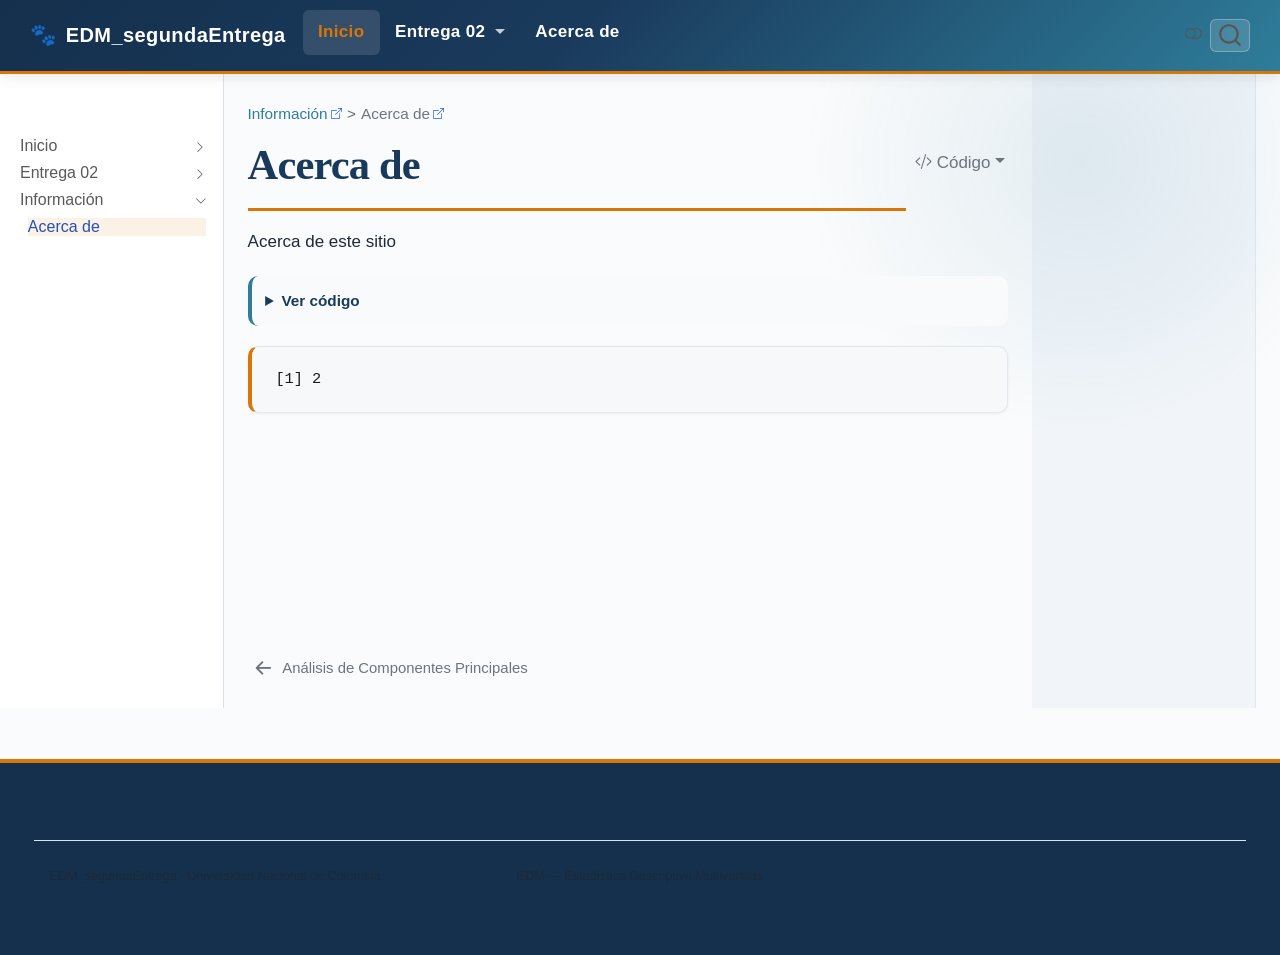
==== commit 41a42e2a: "Built site for gh-pages" ====
--- a/about.html
+++ b/about.html
@@ -389,7 +389,7 @@
           <li class="sidebar-item">
   <div class="sidebar-item-container"> 
   <a href="./entregas/PCA.html" class="sidebar-item-text sidebar-link">
- <span class="menu-text">PCA: Análisis de Componentes Principales</span></a>
+ <span class="menu-text">Análisis de Componentes Principales</span></a>
   </div>
 </li>
       </ul>
@@ -931,8 +931,8 @@
   </script>
 <nav class="page-navigation">
   <div class="nav-page nav-page-previous">
-      <a href="./entregas/PCA.html" class="pagination-link" aria-label="PCA: Análisis de Componentes Principales">
-        <i class="bi bi-arrow-left-short"></i> <span class="nav-page-text">PCA: Análisis de Componentes Principales</span>
+      <a href="./entregas/PCA.html" class="pagination-link" aria-label="Análisis de Componentes Principales">
+        <i class="bi bi-arrow-left-short"></i> <span class="nav-page-text">Análisis de Componentes Principales</span>
       </a>          
   </div>
   <div class="nav-page nav-page-next">
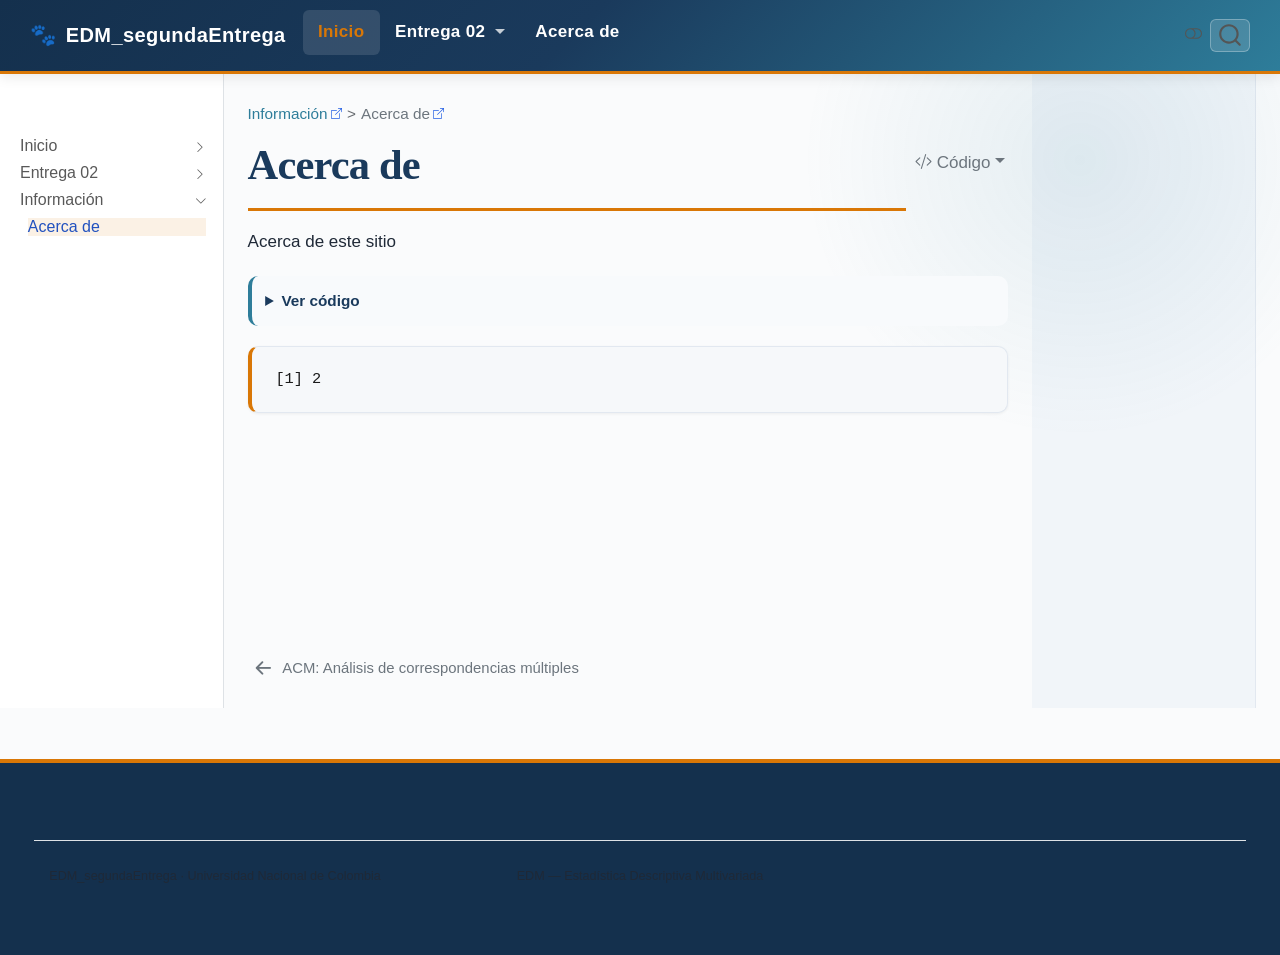
==== commit a4d1712c: "Built site for gh-pages" ====
--- a/about.html
+++ b/about.html
@@ -70,7 +70,7 @@
 <script src="site_libs/quarto-search/fuse.min.js"></script>
 <script src="site_libs/quarto-search/quarto-search.js"></script>
 <meta name="quarto:offset" content="./">
-<link href="./entregas/PCA.html" rel="prev">
+<link href="./entregas/ACM.html" rel="prev">
 <script src="site_libs/quarto-html/quarto.js" type="module"></script>
 <script src="site_libs/quarto-html/tabsets/tabsets.js" type="module"></script>
 <script src="site_libs/quarto-html/popper.min.js"></script>
@@ -313,8 +313,12 @@
  <span class="dropdown-text">Análisis de Componentes Principales</span></a>
   </li>  
         <li>
-    <a class="dropdown-item" href="./entregas/analisis_correspondencias.html">
+    <a class="dropdown-item" href="./entregas/ACS.html">
  <span class="dropdown-text">Análisis de Correspondencias Simple</span></a>
+  </li>  
+        <li>
+    <a class="dropdown-item" href="./entregas/ACM.html">
+ <span class="dropdown-text">Análisis de Correspondencias Múltiples</span></a>
   </li>  
     </ul>
   </li>
@@ -382,14 +386,20 @@
       <ul id="quarto-sidebar-section-2" class="collapse list-unstyled sidebar-section depth1 ">  
           <li class="sidebar-item">
   <div class="sidebar-item-container"> 
-  <a href="./entregas/analisis_correspondencias.html" class="sidebar-item-text sidebar-link">
+  <a href="./entregas/PCA.html" class="sidebar-item-text sidebar-link">
+ <span class="menu-text">ACP: Análisis de Componentes Principales</span></a>
+  </div>
+</li>
+          <li class="sidebar-item">
+  <div class="sidebar-item-container"> 
+  <a href="./entregas/ACS.html" class="sidebar-item-text sidebar-link">
  <span class="menu-text">EACS: Análisis de correspondencias simple</span></a>
   </div>
 </li>
           <li class="sidebar-item">
   <div class="sidebar-item-container"> 
-  <a href="./entregas/PCA.html" class="sidebar-item-text sidebar-link">
- <span class="menu-text">Análisis de Componentes Principales</span></a>
+  <a href="./entregas/ACM.html" class="sidebar-item-text sidebar-link">
+ <span class="menu-text">ACM: Análisis de correspondencias múltiples</span></a>
   </div>
 </li>
       </ul>
@@ -931,8 +941,8 @@
   </script>
 <nav class="page-navigation">
   <div class="nav-page nav-page-previous">
-      <a href="./entregas/PCA.html" class="pagination-link" aria-label="Análisis de Componentes Principales">
-        <i class="bi bi-arrow-left-short"></i> <span class="nav-page-text">Análisis de Componentes Principales</span>
+      <a href="./entregas/ACM.html" class="pagination-link" aria-label="ACM: Análisis de correspondencias múltiples">
+        <i class="bi bi-arrow-left-short"></i> <span class="nav-page-text">ACM: Análisis de correspondencias múltiples</span>
       </a>          
   </div>
   <div class="nav-page nav-page-next">
--- a/styles.css
+++ b/styles.css
@@ -812,7 +812,7 @@
 /* Rejilla de tarjetas enlazadas */
 .card-grid {
   display: grid;
-  grid-template-columns: repeat(auto-fit, minmax(250px, 1fr));
+  grid-template-columns: repeat(2, minmax(0, 1fr));
   gap: 1.2rem;
   margin: 1.6rem 0;
 }
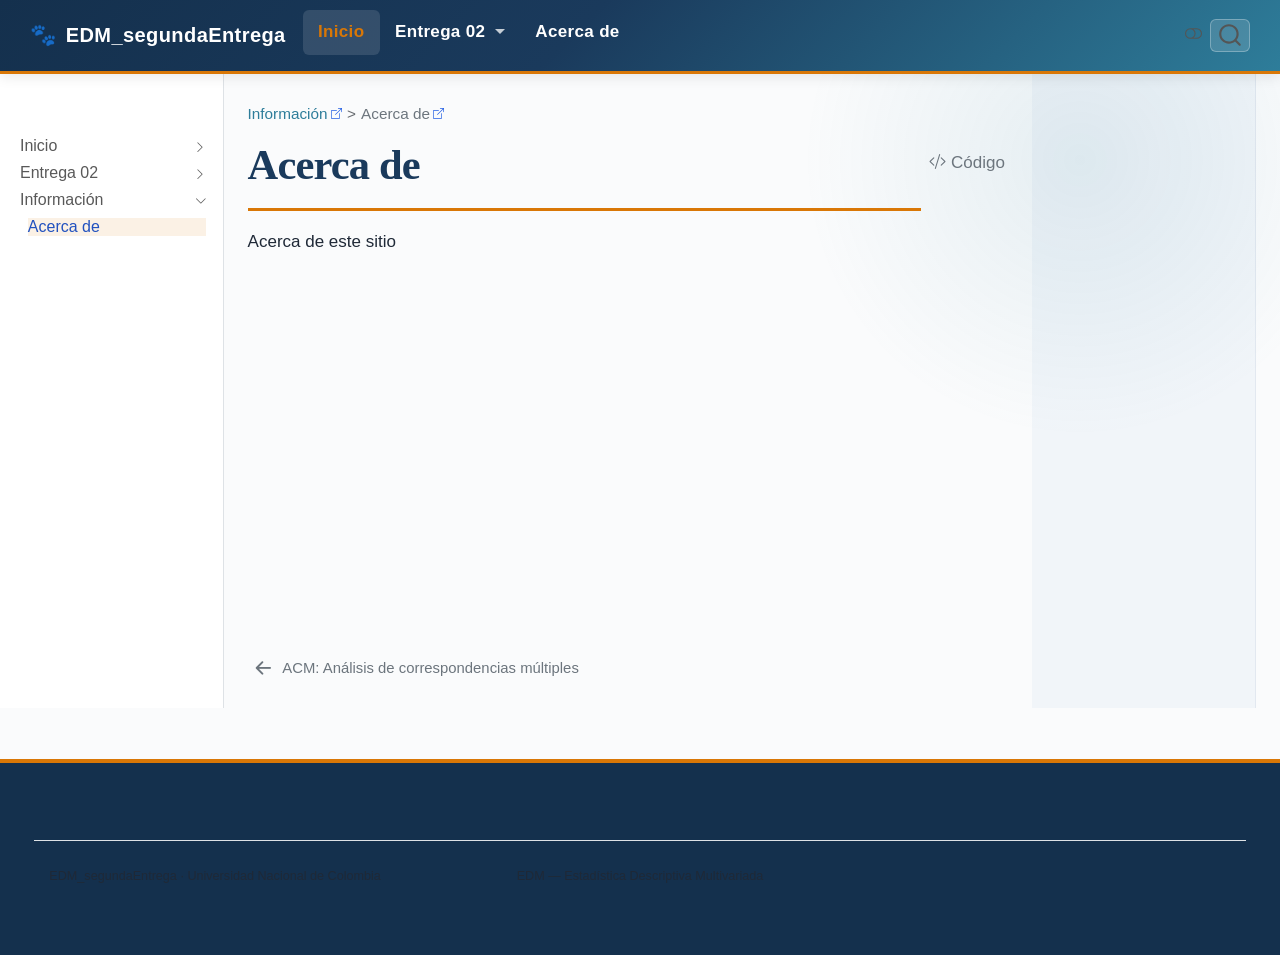
==== commit 819d4359: "Built site for gh-pages" ====
--- a/about.html
+++ b/about.html
@@ -435,7 +435,7 @@
 
 <header id="title-block-header" class="quarto-title-block default"><nav class="quarto-page-breadcrumbs quarto-title-breadcrumbs d-none d-lg-block" aria-label="breadcrumb"><ol class="breadcrumb"><li class="breadcrumb-item"><a href="./about.html">Información</a></li><li class="breadcrumb-item"><a href="./about.html">Acerca de</a></li></ol></nav>
 <div class="quarto-title">
-<div class="quarto-title-block"><div><h1 class="title">Acerca de</h1><button type="button" class="btn code-tools-button dropdown-toggle" id="quarto-code-tools-menu" data-bs-toggle="dropdown" aria-expanded="false"><i class="bi"></i> Código</button><ul class="dropdown-menu dropdown-menu-end" aria-labelelledby="quarto-code-tools-menu"><li><a id="quarto-show-all-code" class="dropdown-item" href="javascript:void(0)" role="button">Mostrar todo el código</a></li><li><a id="quarto-hide-all-code" class="dropdown-item" href="javascript:void(0)" role="button">Ocultar todo el código</a></li><li><hr class="dropdown-divider"></li><li><a id="quarto-view-source" class="dropdown-item" href="javascript:void(0)" role="button">Ver el código fuente</a></li></ul></div></div>
+<div class="quarto-title-block"><div><h1 class="title">Acerca de</h1><button type="button" class="btn code-tools-button" id="quarto-code-tools-source"><i class="bi"></i> Código</button></div></div>
 </div>
 
 
@@ -453,15 +453,6 @@
 
 
 <p>Acerca de este sitio</p>
-<div class="cell">
-<details class="code-fold">
-<summary>Ver código</summary>
-<div class="code-copy-outer-scaffold"><div class="sourceCode cell-code" id="cb1"><pre class="sourceCode r code-with-copy"><code class="sourceCode r"><span id="cb1-1"><a href="#cb1-1" aria-hidden="true" tabindex="-1"></a><span class="dv">1</span> <span class="sc">+</span> <span class="dv">1</span></span></code></pre></div><button title="Copiar al portapapeles" class="code-copy-button"><i class="bi"></i></button></div>
-</details>
-<div class="cell-output cell-output-stdout">
-<pre><code>[1] 2</code></pre>
-</div>
-</div>
 
 
 <!-- -->
@@ -948,16 +939,11 @@
   <div class="nav-page nav-page-next">
   </div>
 </nav><div class="modal fade" id="quarto-embedded-source-code-modal" tabindex="-1" aria-labelledby="quarto-embedded-source-code-modal-label" aria-hidden="true"><div class="modal-dialog modal-dialog-scrollable"><div class="modal-content"><div class="modal-header"><h5 class="modal-title" id="quarto-embedded-source-code-modal-label">Ejecutar el código</h5><button class="btn-close" data-bs-dismiss="modal"></button></div><div class="modal-body"><div class="">
-<div class="code-copy-outer-scaffold"><div class="sourceCode" id="cb3" data-shortcodes="false"><pre class="sourceCode markdown code-with-copy"><code class="sourceCode markdown"><span id="cb3-1"><a href="#cb3-1" aria-hidden="true" tabindex="-1"></a><span class="co">---</span></span>
-<span id="cb3-2"><a href="#cb3-2" aria-hidden="true" tabindex="-1"></a><span class="an">title:</span><span class="co"> "Acerca de"</span></span>
-<span id="cb3-3"><a href="#cb3-3" aria-hidden="true" tabindex="-1"></a><span class="co">---</span></span>
-<span id="cb3-4"><a href="#cb3-4" aria-hidden="true" tabindex="-1"></a></span>
-<span id="cb3-5"><a href="#cb3-5" aria-hidden="true" tabindex="-1"></a>Acerca de este sitio</span>
-<span id="cb3-6"><a href="#cb3-6" aria-hidden="true" tabindex="-1"></a></span>
-<span id="cb3-9"><a href="#cb3-9" aria-hidden="true" tabindex="-1"></a><span class="in">```{r}</span></span>
-<span id="cb3-10"><a href="#cb3-10" aria-hidden="true" tabindex="-1"></a><span class="dv">1</span> <span class="sc">+</span> <span class="dv">1</span></span>
-<span id="cb3-11"><a href="#cb3-11" aria-hidden="true" tabindex="-1"></a><span class="in">```</span></span>
-</code></pre></div><button title="Copiar al portapapeles" class="code-copy-button" data-in-quarto-modal=""><i class="bi"></i></button></div>
+<div class="code-copy-outer-scaffold"><div class="sourceCode" id="cb1" data-shortcodes="false"><pre class="sourceCode markdown code-with-copy"><code class="sourceCode markdown"><span id="cb1-1"><a href="#cb1-1" aria-hidden="true" tabindex="-1"></a><span class="co">---</span></span>
+<span id="cb1-2"><a href="#cb1-2" aria-hidden="true" tabindex="-1"></a><span class="an">title:</span><span class="co"> "Acerca de"</span></span>
+<span id="cb1-3"><a href="#cb1-3" aria-hidden="true" tabindex="-1"></a><span class="co">---</span></span>
+<span id="cb1-4"><a href="#cb1-4" aria-hidden="true" tabindex="-1"></a></span>
+<span id="cb1-5"><a href="#cb1-5" aria-hidden="true" tabindex="-1"></a>Acerca de este sitio</span></code></pre></div><button title="Copiar al portapapeles" class="code-copy-button" data-in-quarto-modal=""><i class="bi"></i></button></div>
 </div></div></div></div></div>
 </div> <!-- /content -->
 <footer class="footer">
